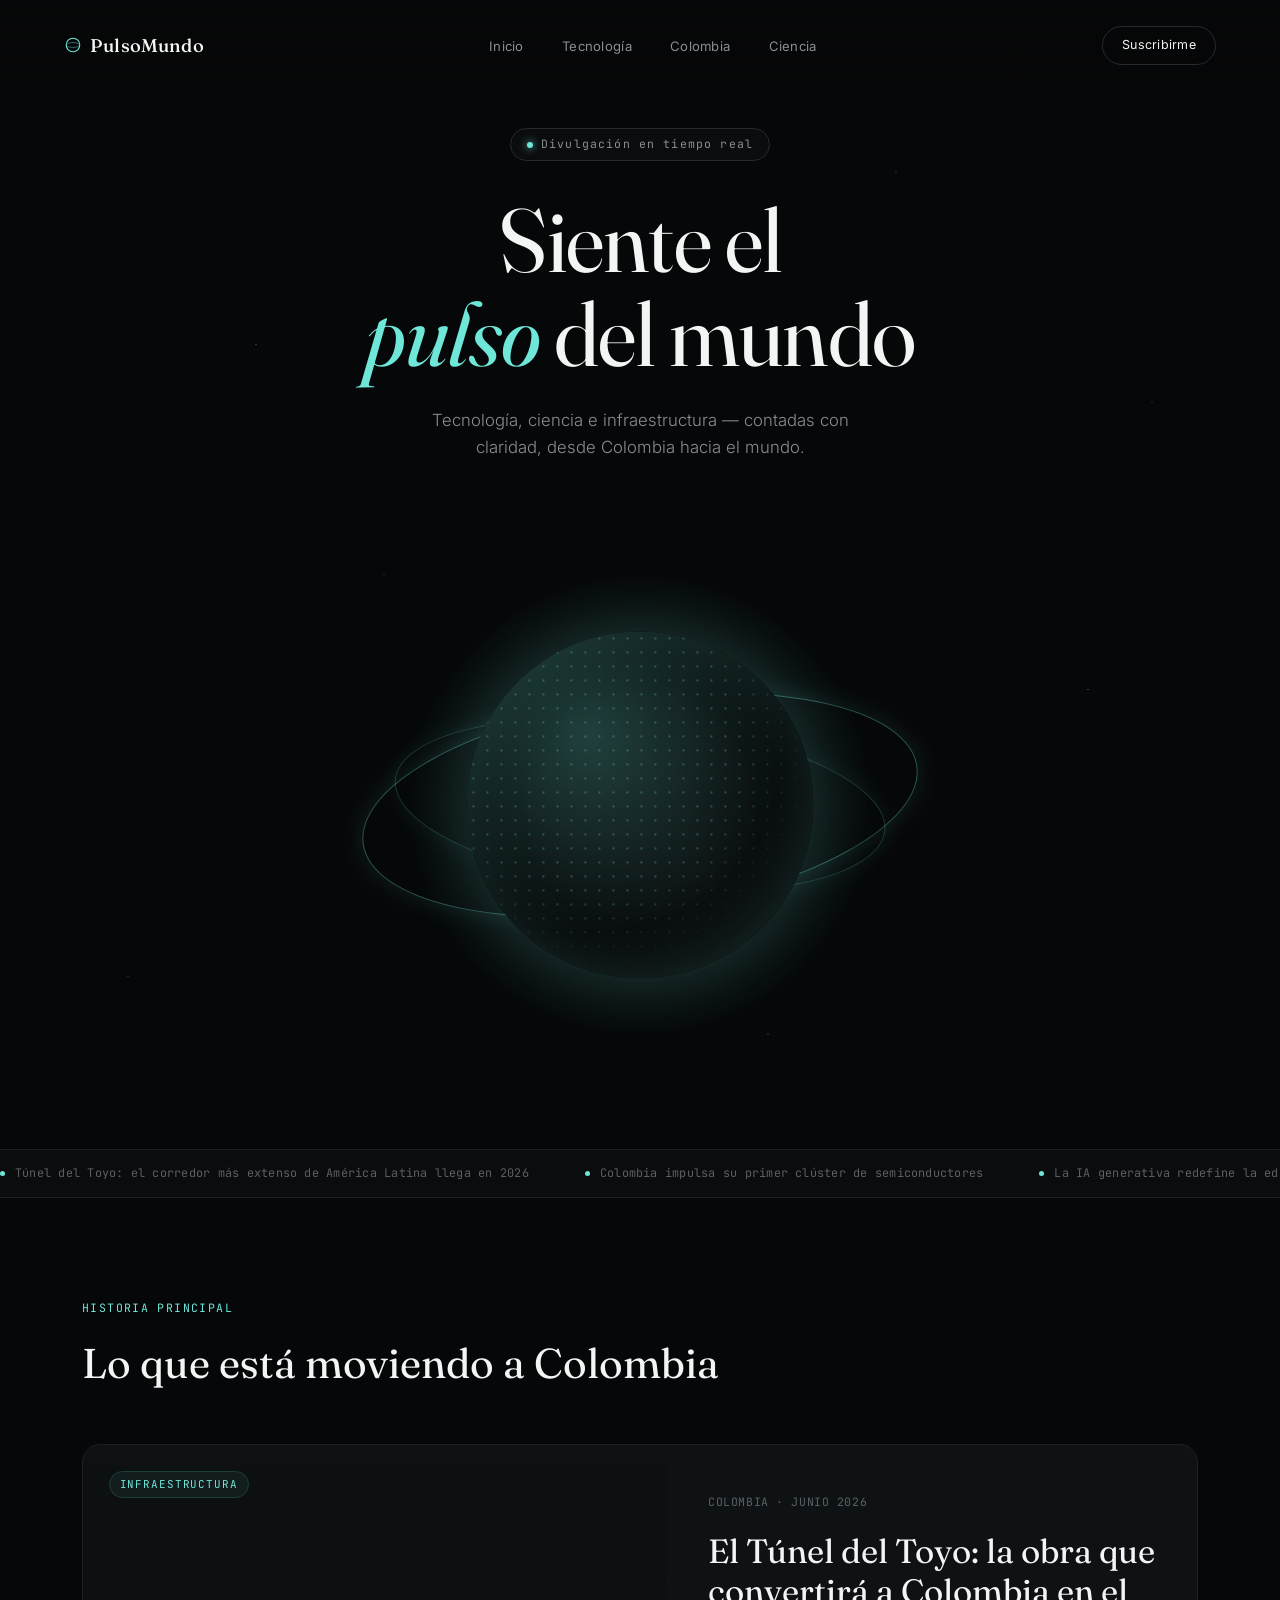
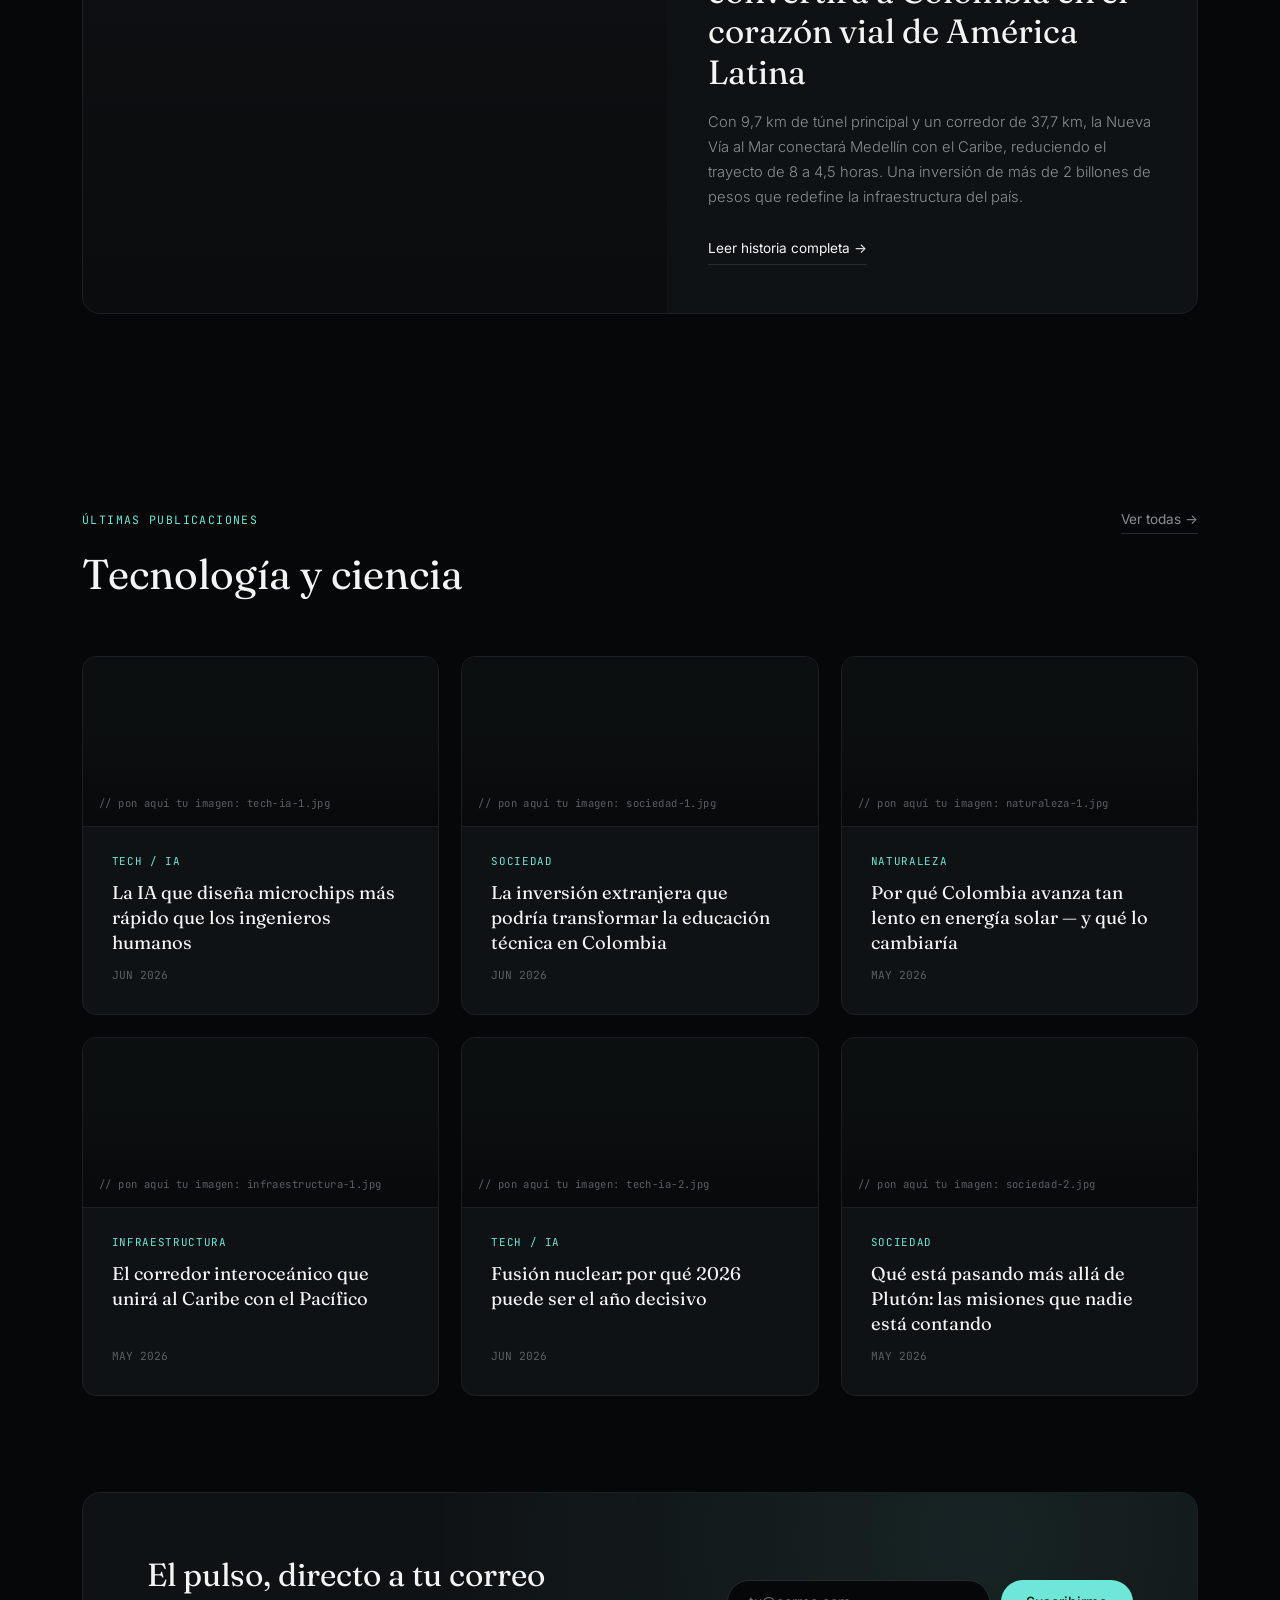
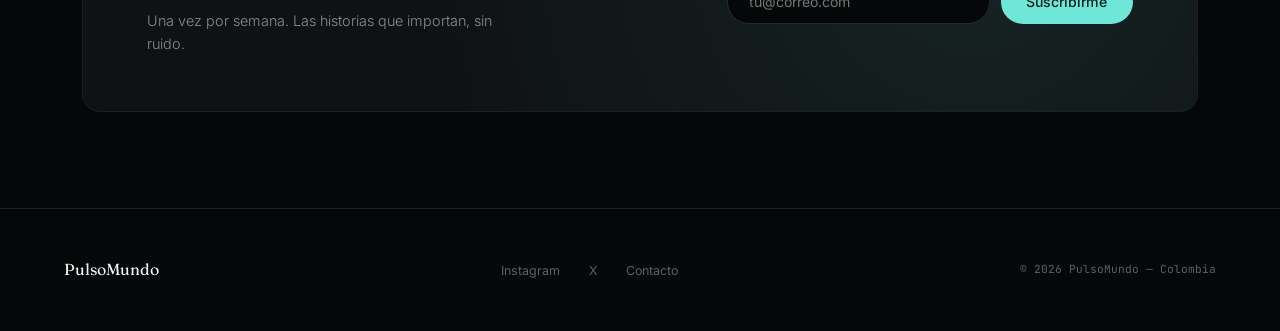
==== index.html @ e69d12e1 "Rename Index.html to index.html" ====
<!DOCTYPE html>
<html lang="es">
<head>
<meta charset="UTF-8" />
<meta name="viewport" content="width=device-width, initial-scale=1.0"/>
<title>PulsoMundo — Siente el pulso del mundo</title>
<link href="https://fonts.googleapis.com/css2?family=Fraunces:opsz,wght@9..144,300;9..144,400;9..144,500&family=Inter:wght@300;400;500;600&family=JetBrains+Mono:wght@400;500&display=swap" rel="stylesheet"/>
<style>
  :root {
    --bg:        #060708;
    --bg-2:      #0a0c0e;
    --card:      #0f1214;
    --border:    #1c2023;
    --border-2:  #262b2f;
    --teal:      #6ee7d8;
    --teal-dim:  #1f3d3a;
    --teal-glow: #6ee7d855;
    --text:      #f3f5f4;
    --muted:     #888f93;
    --muted-2:   #5a6063;
  }

  *, *::before, *::after { box-sizing: border-box; margin: 0; padding: 0; }

  html { scroll-behavior: smooth; }

  body {
    background: var(--bg);
    color: var(--text);
    font-family: 'Inter', sans-serif;
    line-height: 1.6;
    overflow-x: hidden;
  }

  ::selection { background: var(--teal-dim); color: var(--teal); }

  /* ===== NAV ===== */
  nav {
    position: fixed;
    top: 0; left: 0; right: 0;
    z-index: 200;
    display: flex;
    align-items: center;
    justify-content: space-between;
    padding: 1.6rem clamp(1.5rem, 5vw, 4rem);
    background: linear-gradient(to bottom, rgba(6,7,8,0.9), transparent);
  }

  .nav-logo {
    font-family: 'Fraunces', serif;
    font-weight: 500;
    font-size: 1.15rem;
    color: var(--text);
    text-decoration: none;
    letter-spacing: 0.01em;
    display: flex;
    align-items: center;
    gap: 8px;
  }

  .nav-logo svg { width: 18px; height: 18px; }

  .nav-links {
    display: flex;
    gap: 2.4rem;
    list-style: none;
  }

  .nav-links a {
    color: var(--muted);
    text-decoration: none;
    font-size: 0.82rem;
    font-weight: 400;
    letter-spacing: 0.02em;
    transition: color 0.25s;
    position: relative;
  }

  .nav-links a:hover { color: var(--text); }

  .nav-cta {
    border: 1px solid var(--border-2);
    color: var(--text);
    text-decoration: none;
    font-size: 0.78rem;
    padding: 0.55rem 1.2rem;
    border-radius: 100px;
    transition: border-color 0.25s, background 0.25s;
    letter-spacing: 0.02em;
  }

  .nav-cta:hover {
    border-color: var(--teal);
    background: var(--teal-dim);
  }

  @media (max-width: 800px) {
    .nav-links { display: none; }
  }

  /* ===== HERO ===== */
  .hero {
    position: relative;
    min-height: 100vh;
    display: flex;
    flex-direction: column;
    align-items: center;
    justify-content: center;
    text-align: center;
    padding: 8rem 1.5rem 4rem;
    overflow: hidden;
  }

  .hero-stars {
    position: absolute;
    inset: 0;
    background-image:
      radial-gradient(1px 1px at 20% 30%, rgba(255,255,255,0.5), transparent),
      radial-gradient(1px 1px at 70% 15%, rgba(255,255,255,0.4), transparent),
      radial-gradient(1px 1px at 40% 70%, rgba(255,255,255,0.4), transparent),
      radial-gradient(1px 1px at 85% 60%, rgba(255,255,255,0.5), transparent),
      radial-gradient(1px 1px at 10% 85%, rgba(255,255,255,0.3), transparent),
      radial-gradient(1px 1px at 60% 90%, rgba(255,255,255,0.4), transparent),
      radial-gradient(1px 1px at 90% 35%, rgba(255,255,255,0.3), transparent),
      radial-gradient(1px 1px at 30% 50%, rgba(255,255,255,0.3), transparent);
    background-size: 100% 100%;
    opacity: 0.8;
  }

  .hero-eyebrow {
    position: relative;
    z-index: 2;
    display: inline-flex;
    align-items: center;
    gap: 8px;
    font-family: 'JetBrains Mono', monospace;
    font-size: 0.72rem;
    letter-spacing: 0.1em;
    color: var(--muted);
    border: 1px solid var(--border-2);
    border-radius: 100px;
    padding: 0.4rem 1rem;
    margin-bottom: 2rem;
    background: rgba(255,255,255,0.02);
  }

  .hero-eyebrow .dot {
    width: 6px; height: 6px;
    border-radius: 50%;
    background: var(--teal);
    box-shadow: 0 0 8px var(--teal);
  }

  .hero h1 {
    position: relative;
    z-index: 2;
    font-family: 'Fraunces', serif;
    font-weight: 400;
    font-size: clamp(2.6rem, 8vw, 5.6rem);
    line-height: 1.05;
    letter-spacing: -0.01em;
    max-width: 900px;
    margin-bottom: 1.6rem;
  }

  .hero h1 .accent {
    color: var(--teal);
    font-style: italic;
  }

  .hero-sub {
    position: relative;
    z-index: 2;
    color: var(--muted);
    font-size: 1.05rem;
    max-width: 480px;
    margin-bottom: 3rem;
    font-weight: 300;
  }

  /* Globe */
  .globe-stage {
    position: relative;
    width: min(560px, 80vw);
    height: min(560px, 80vw);
    margin-top: 1rem;
  }

  .globe-ring {
    position: absolute;
    top: 50%; left: 50%;
    border: 1px solid var(--teal);
    border-radius: 50%;
    opacity: 0.35;
    box-shadow: 0 0 24px var(--teal-glow);
  }

  .ring1 { width: 100%; height: 38%; transform: translate(-50%, -50%) rotate(-8deg); animation: spin 18s linear infinite; }
  .ring2 { width: 88%; height: 30%; transform: translate(-50%, -50%) rotate(6deg); opacity: 0.2; animation: spin 24s linear infinite reverse; }

  @keyframes spin {
    from { transform: translate(-50%, -50%) rotate(-8deg); }
    to   { transform: translate(-50%, -50%) rotate(352deg); }
  }

  .globe-sphere {
    position: absolute;
    top: 50%; left: 50%;
    width: 62%;
    height: 62%;
    transform: translate(-50%, -50%);
    border-radius: 50%;
    background:
      radial-gradient(circle at 35% 30%, rgba(110,231,216,0.25), transparent 60%),
      radial-gradient(circle at 65% 70%, #0c1011 0%, #050607 70%);
    box-shadow:
      inset 0 0 60px rgba(110,231,216,0.15),
      0 0 80px rgba(110,231,216,0.12);
    overflow: hidden;
  }

  .globe-dots {
    position: absolute;
    inset: 0;
    background-image: radial-gradient(circle, rgba(110,231,216,0.55) 1px, transparent 1.4px);
    background-size: 14px 14px;
    opacity: 0.5;
    mask-image: radial-gradient(circle at 38% 35%, black 0%, black 45%, transparent 70%);
    animation: drift 40s linear infinite;
  }

  @keyframes drift {
    from { background-position: 0 0; }
    to   { background-position: -200px 100px; }
  }

  .globe-glow {
    position: absolute;
    top: 50%; left: 50%;
    width: 90%; height: 90%;
    transform: translate(-50%, -50%);
    background: radial-gradient(circle, var(--teal-glow) 0%, transparent 65%);
    filter: blur(20px);
    z-index: -1;
  }

  /* ===== TICKER ===== */
  .ticker-wrap {
    position: relative;
    border-top: 1px solid var(--border);
    border-bottom: 1px solid var(--border);
    background: var(--bg-2);
    padding: 0.9rem 0;
    overflow: hidden;
  }

  .ticker-track {
    display: flex;
    gap: 3.5rem;
    white-space: nowrap;
    animation: scroll-left 32s linear infinite;
  }

  @keyframes scroll-left {
    from { transform: translateX(0); }
    to   { transform: translateX(-50%); }
  }

  .ticker-item {
    font-family: 'JetBrains Mono', monospace;
    font-size: 0.74rem;
    color: var(--muted-2);
    letter-spacing: 0.02em;
    display: flex;
    align-items: center;
    gap: 10px;
  }

  .ticker-item::before {
    content: '';
    width: 5px; height: 5px;
    border-radius: 50%;
    background: var(--teal);
  }

  /* ===== SECTION SHELL ===== */
  .section {
    max-width: 1180px;
    margin: 0 auto;
    padding: 6rem clamp(1.5rem, 5vw, 2rem);
  }

  .section-head {
    display: flex;
    align-items: baseline;
    justify-content: space-between;
    margin-bottom: 3rem;
    flex-wrap: wrap;
    gap: 1rem;
  }

  .section-label {
    font-family: 'JetBrains Mono', monospace;
    font-size: 0.72rem;
    letter-spacing: 0.12em;
    color: var(--teal);
    text-transform: uppercase;
  }

  .section-title {
    font-family: 'Fraunces', serif;
    font-weight: 400;
    font-size: clamp(1.8rem, 3.5vw, 2.6rem);
    margin-top: 0.6rem;
  }

  .section-more {
    color: var(--muted);
    font-size: 0.85rem;
    text-decoration: none;
    border-bottom: 1px solid var(--border-2);
    padding-bottom: 2px;
    transition: color 0.2s, border-color 0.2s;
  }

  .section-more:hover { color: var(--teal); border-color: var(--teal); }

  /* ===== FEATURED ===== */
  .featured {
    position: relative;
    border: 1px solid var(--border);
    border-radius: 18px;
    overflow: hidden;
    background: var(--card);
    display: grid;
    grid-template-columns: 1.1fr 1fr;
    min-height: 420px;
  }

  .featured-visual {
    position: relative;
    background-size: cover;
    background-position: center;
    background-image:
      linear-gradient(to top, rgba(6,7,8,0.55), rgba(6,7,8,0.15)),
      url('IMAGEN_DESTACADA_AQUI.jpg');
    display: flex;
    align-items: flex-end;
    justify-content: flex-start;
  }

  .featured-tag-float {
    position: absolute;
    top: 1.6rem;
    left: 1.6rem;
    z-index: 3;
    font-family: 'JetBrains Mono', monospace;
    font-size: 0.68rem;
    letter-spacing: 0.08em;
    color: var(--teal);
    border: 1px solid var(--teal-dim);
    background: rgba(110,231,216,0.06);
    padding: 4px 10px;
    border-radius: 100px;
    text-transform: uppercase;
  }

  .featured-body {
    padding: 3rem 2.6rem;
    display: flex;
    flex-direction: column;
    justify-content: center;
  }

  .featured-meta {
    font-family: 'JetBrains Mono', monospace;
    font-size: 0.72rem;
    color: var(--muted-2);
    letter-spacing: 0.05em;
    margin-bottom: 1.2rem;
  }

  .featured-title {
    font-family: 'Fraunces', serif;
    font-weight: 400;
    font-size: clamp(1.6rem, 3vw, 2.1rem);
    line-height: 1.2;
    margin-bottom: 1.1rem;
  }

  .featured-excerpt {
    color: var(--muted);
    font-size: 0.92rem;
    font-weight: 300;
    line-height: 1.7;
    margin-bottom: 1.8rem;
  }

  .read-link {
    color: var(--text);
    text-decoration: none;
    font-size: 0.85rem;
    display: inline-flex;
    align-items: center;
    gap: 8px;
    width: fit-content;
    border-bottom: 1px solid var(--border-2);
    padding-bottom: 4px;
    transition: gap 0.25s, border-color 0.25s, color 0.25s;
  }

  .read-link:hover {
    gap: 14px;
    border-color: var(--teal);
    color: var(--teal);
  }

  @media (max-width: 800px) {
    .featured { grid-template-columns: 1fr; }
    .featured-visual { min-height: 240px; }
  }

  /* ===== GRID CARDS ===== */
  .grid-3 {
    display: grid;
    grid-template-columns: repeat(3, 1fr);
    gap: 1.4rem;
  }

  .story-card {
    border: 1px solid var(--border);
    border-radius: 14px;
    background: var(--card);
    overflow: hidden;
    transition: border-color 0.25s, transform 0.25s;
    display: flex;
    flex-direction: column;
  }

  .story-card:hover {
    border-color: var(--border-2);
    transform: translateY(-3px);
  }

  /* Image slot — replace background-image url() with your own photo */
  .story-img {
    position: relative;
    height: 170px;
    background-size: cover;
    background-position: center;
    background-color: #0c0f10;
    display: flex;
    align-items: flex-end;
    border-bottom: 1px solid var(--border);
  }

  .story-img::before {
    content: '';
    position: absolute;
    inset: 0;
    background: linear-gradient(to top, rgba(6,7,8,0.75), transparent 60%);
  }

  /* Visible only when no photo is set yet — shows where to drop the image */
  .story-img-placeholder {
    position: relative;
    z-index: 1;
    width: 100%;
    padding: 0.9rem 1rem;
    font-family: 'JetBrains Mono', monospace;
    font-size: 0.66rem;
    letter-spacing: 0.04em;
    color: var(--muted-2);
  }

  .story-body {
    padding: 1.6rem 1.8rem 1.8rem;
    display: flex;
    flex-direction: column;
    flex: 1;
  }

  .story-icon {
    width: 38px; height: 38px;
    border-radius: 10px;
    background: var(--teal-dim);
    display: flex;
    align-items: center;
    justify-content: center;
    font-size: 1.1rem;
    margin-bottom: 1.4rem;
  }

  .story-tag {
    font-family: 'JetBrains Mono', monospace;
    font-size: 0.68rem;
    letter-spacing: 0.06em;
    color: var(--teal);
    text-transform: uppercase;
    margin-bottom: 0.7rem;
  }

  .story-title {
    font-family: 'Fraunces', serif;
    font-weight: 400;
    font-size: 1.15rem;
    line-height: 1.35;
    margin-bottom: 0.7rem;
    flex: 1;
  }

  .story-date {
    font-family: 'JetBrains Mono', monospace;
    font-size: 0.7rem;
    color: var(--muted-2);
  }

  @media (max-width: 900px) {
    .grid-3 { grid-template-columns: 1fr; }
  }

  /* ===== NEWSLETTER BAND ===== */
  .newsletter-band {
    margin: 0 auto;
    max-width: 1180px;
    padding: 0 clamp(1.5rem, 5vw, 2rem) 6rem;
  }

  .newsletter-inner {
    border: 1px solid var(--border);
    border-radius: 18px;
    background:
      radial-gradient(circle at 80% 20%, rgba(110,231,216,0.08), transparent 60%),
      var(--card);
    padding: 3.5rem clamp(1.8rem, 5vw, 4rem);
    display: flex;
    align-items: center;
    justify-content: space-between;
    gap: 2rem;
    flex-wrap: wrap;
  }

  .newsletter-copy h3 {
    font-family: 'Fraunces', serif;
    font-weight: 400;
    font-size: clamp(1.5rem, 3vw, 2rem);
    margin-bottom: 0.6rem;
  }

  .newsletter-copy p {
    color: var(--muted);
    font-size: 0.9rem;
    font-weight: 300;
    max-width: 380px;
  }

  .newsletter-form {
    display: flex;
    gap: 0.7rem;
    flex-wrap: wrap;
  }

  .newsletter-form input {
    background: var(--bg);
    border: 1px solid var(--border-2);
    border-radius: 100px;
    color: var(--text);
    padding: 0.8rem 1.3rem;
    font-family: 'Inter', sans-serif;
    font-size: 0.88rem;
    min-width: 240px;
    outline: none;
    transition: border-color 0.2s;
  }

  .newsletter-form input:focus { border-color: var(--teal); }

  .newsletter-form button {
    background: var(--teal);
    color: #06201c;
    border: none;
    border-radius: 100px;
    padding: 0.8rem 1.6rem;
    font-family: 'Inter', sans-serif;
    font-weight: 500;
    font-size: 0.88rem;
    cursor: pointer;
    transition: opacity 0.2s;
  }

  .newsletter-form button:hover { opacity: 0.85; }

  /* ===== FOOTER ===== */
  footer {
    border-top: 1px solid var(--border);
    padding: 3rem clamp(1.5rem, 5vw, 4rem);
    display: flex;
    align-items: center;
    justify-content: space-between;
    flex-wrap: wrap;
    gap: 1rem;
  }

  .footer-logo {
    font-family: 'Fraunces', serif;
    font-size: 1rem;
    color: var(--text);
  }

  .footer-links {
    display: flex;
    gap: 1.8rem;
    list-style: none;
  }

  .footer-links a {
    color: var(--muted-2);
    text-decoration: none;
    font-size: 0.78rem;
  }

  .footer-links a:hover { color: var(--teal); }

  .footer-copy {
    font-family: 'JetBrains Mono', monospace;
    font-size: 0.7rem;
    color: var(--muted-2);
  }
</style>
</head>
<body>

<nav>
  <a href="#" class="nav-logo">
    <svg viewBox="0 0 24 24" fill="none"><circle cx="12" cy="12" r="9" stroke="#6ee7d8" stroke-width="1.4"/><ellipse cx="12" cy="12" rx="9" ry="3.2" stroke="#6ee7d8" stroke-width="1" opacity="0.6"/></svg>
    PulsoMundo
  </a>
  <ul class="nav-links">
    <li><a href="#destacado">Inicio</a></li>
    <li><a href="#historias">Tecnología</a></li>
    <li><a href="#historias">Colombia</a></li>
    <li><a href="#historias">Ciencia</a></li>
  </ul>
  <a href="#suscribete" class="nav-cta">Suscribirme</a>
</nav>

<!-- HERO -->
<section class="hero">
  <div class="hero-stars"></div>
  <span class="hero-eyebrow"><span class="dot"></span>Divulgación en tiempo real</span>
  <h1>Siente el<br/><span class="accent">pulso</span> del mundo</h1>
  <p class="hero-sub">Tecnología, ciencia e infraestructura — contadas con claridad, desde Colombia hacia el mundo.</p>

  <div class="globe-stage">
    <div class="globe-glow"></div>
    <div class="globe-ring ring2"></div>
    <div class="globe-ring ring1"></div>
    <div class="globe-sphere">
      <div class="globe-dots"></div>
    </div>
  </div>
</section>

<!-- TICKER -->
<div class="ticker-wrap">
  <div class="ticker-track">
    <span class="ticker-item">Túnel del Toyo: el corredor más extenso de América Latina llega en 2026</span>
    <span class="ticker-item">Colombia impulsa su primer clúster de semiconductores</span>
    <span class="ticker-item">La IA generativa redefine la educación superior en Latinoamérica</span>
    <span class="ticker-item">Nuevas misiones espaciales captan datos inéditos del sistema solar</span>
    <span class="ticker-item">Inversión extranjera apunta a la infraestructura digital del país</span>
    <span class="ticker-item">Túnel del Toyo: el corredor más extenso de América Latina llega en 2026</span>
    <span class="ticker-item">Colombia impulsa su primer clúster de semiconductores</span>
    <span class="ticker-item">La IA generativa redefine la educación superior en Latinoamérica</span>
    <span class="ticker-item">Nuevas misiones espaciales captan datos inéditos del sistema solar</span>
    <span class="ticker-item">Inversión extranjera apunta a la infraestructura digital del país</span>
  </div>
</div>

<!-- FEATURED -->
<section class="section" id="destacado">
  <div class="section-head">
    <div>
      <span class="section-label">Historia principal</span>
      <h2 class="section-title">Lo que está moviendo a Colombia</h2>
    </div>
  </div>

  <article class="featured">
    <div class="featured-visual">
      <span class="featured-tag-float">Infraestructura</span>
    </div>
    <div class="featured-body">
      <div class="featured-meta">COLOMBIA · JUNIO 2026</div>
      <h3 class="featured-title">El Túnel del Toyo: la obra que convertirá a Colombia en el corazón vial de América Latina</h3>
      <p class="featured-excerpt">Con 9,7 km de túnel principal y un corredor de 37,7 km, la Nueva Vía al Mar conectará Medellín con el Caribe, reduciendo el trayecto de 8 a 4,5 horas. Una inversión de más de 2 billones de pesos que redefine la infraestructura del país.</p>
      <a href="#" class="read-link">Leer historia completa →</a>
    </div>
  </article>
</section>

<!-- GRID STORIES -->
<section class="section" id="historias">
  <div class="section-head">
    <div>
      <span class="section-label">Últimas publicaciones</span>
      <h2 class="section-title">Tecnología y ciencia</h2>
    </div>
    <a href="#" class="section-more">Ver todas →</a>
  </div>

  <div class="grid-3">
    <div class="story-card">
      <div class="story-img" style="background-image:url('IMAGEN_TECH_AQUI.jpg')">
        <span class="story-img-placeholder">// pon aquí tu imagen: tech-ia-1.jpg</span>
      </div>
      <div class="story-body">
        <div class="story-tag">Tech / IA</div>
        <h3 class="story-title">La IA que diseña microchips más rápido que los ingenieros humanos</h3>
        <span class="story-date">JUN 2026</span>
      </div>
    </div>

    <div class="story-card">
      <div class="story-img" style="background-image:url('IMAGEN_SOCIEDAD_AQUI.jpg')">
        <span class="story-img-placeholder">// pon aquí tu imagen: sociedad-1.jpg</span>
      </div>
      <div class="story-body">
        <div class="story-tag">Sociedad</div>
        <h3 class="story-title">La inversión extranjera que podría transformar la educación técnica en Colombia</h3>
        <span class="story-date">JUN 2026</span>
      </div>
    </div>

    <div class="story-card">
      <div class="story-img" style="background-image:url('IMAGEN_NATURALEZA_AQUI.jpg')">
        <span class="story-img-placeholder">// pon aquí tu imagen: naturaleza-1.jpg</span>
      </div>
      <div class="story-body">
        <div class="story-tag">Naturaleza</div>
        <h3 class="story-title">Por qué Colombia avanza tan lento en energía solar — y qué lo cambiaría</h3>
        <span class="story-date">MAY 2026</span>
      </div>
    </div>

    <div class="story-card">
      <div class="story-img" style="background-image:url('IMAGEN_INFRA_AQUI.jpg')">
        <span class="story-img-placeholder">// pon aquí tu imagen: infraestructura-1.jpg</span>
      </div>
      <div class="story-body">
        <div class="story-tag">Infraestructura</div>
        <h3 class="story-title">El corredor interoceánico que unirá al Caribe con el Pacífico</h3>
        <span class="story-date">MAY 2026</span>
      </div>
    </div>

    <div class="story-card">
      <div class="story-img" style="background-image:url('IMAGEN_TECH_AQUI.jpg')">
        <span class="story-img-placeholder">// pon aquí tu imagen: tech-ia-2.jpg</span>
      </div>
      <div class="story-body">
        <div class="story-tag">Tech / IA</div>
        <h3 class="story-title">Fusión nuclear: por qué 2026 puede ser el año decisivo</h3>
        <span class="story-date">JUN 2026</span>
      </div>
    </div>

    <div class="story-card">
      <div class="story-img" style="background-image:url('IMAGEN_SOCIEDAD_AQUI.jpg')">
        <span class="story-img-placeholder">// pon aquí tu imagen: sociedad-2.jpg</span>
      </div>
      <div class="story-body">
        <div class="story-tag">Sociedad</div>
        <h3 class="story-title">Qué está pasando más allá de Plutón: las misiones que nadie está contando</h3>
        <span class="story-date">MAY 2026</span>
      </div>
    </div>
  </div>
</section>

<!-- NEWSLETTER -->
<section class="newsletter-band" id="suscribete">
  <div class="newsletter-inner">
    <div class="newsletter-copy">
      <h3>El pulso, directo a tu correo</h3>
      <p>Una vez por semana. Las historias que importan, sin ruido.</p>
    </div>
    <form class="newsletter-form" onsubmit="return false;">
      <input type="email" placeholder="tu@correo.com" required/>
      <button type="submit">Suscribirme</button>
    </form>
  </div>
</section>

<footer>
  <div class="footer-logo">PulsoMundo</div>
  <ul class="footer-links">
    <li><a href="#">Instagram</a></li>
    <li><a href="#">X</a></li>
    <li><a href="#">Contacto</a></li>
  </ul>
  <div class="footer-copy">© 2026 PulsoMundo — Colombia</div>
</footer>

</body>
</html>
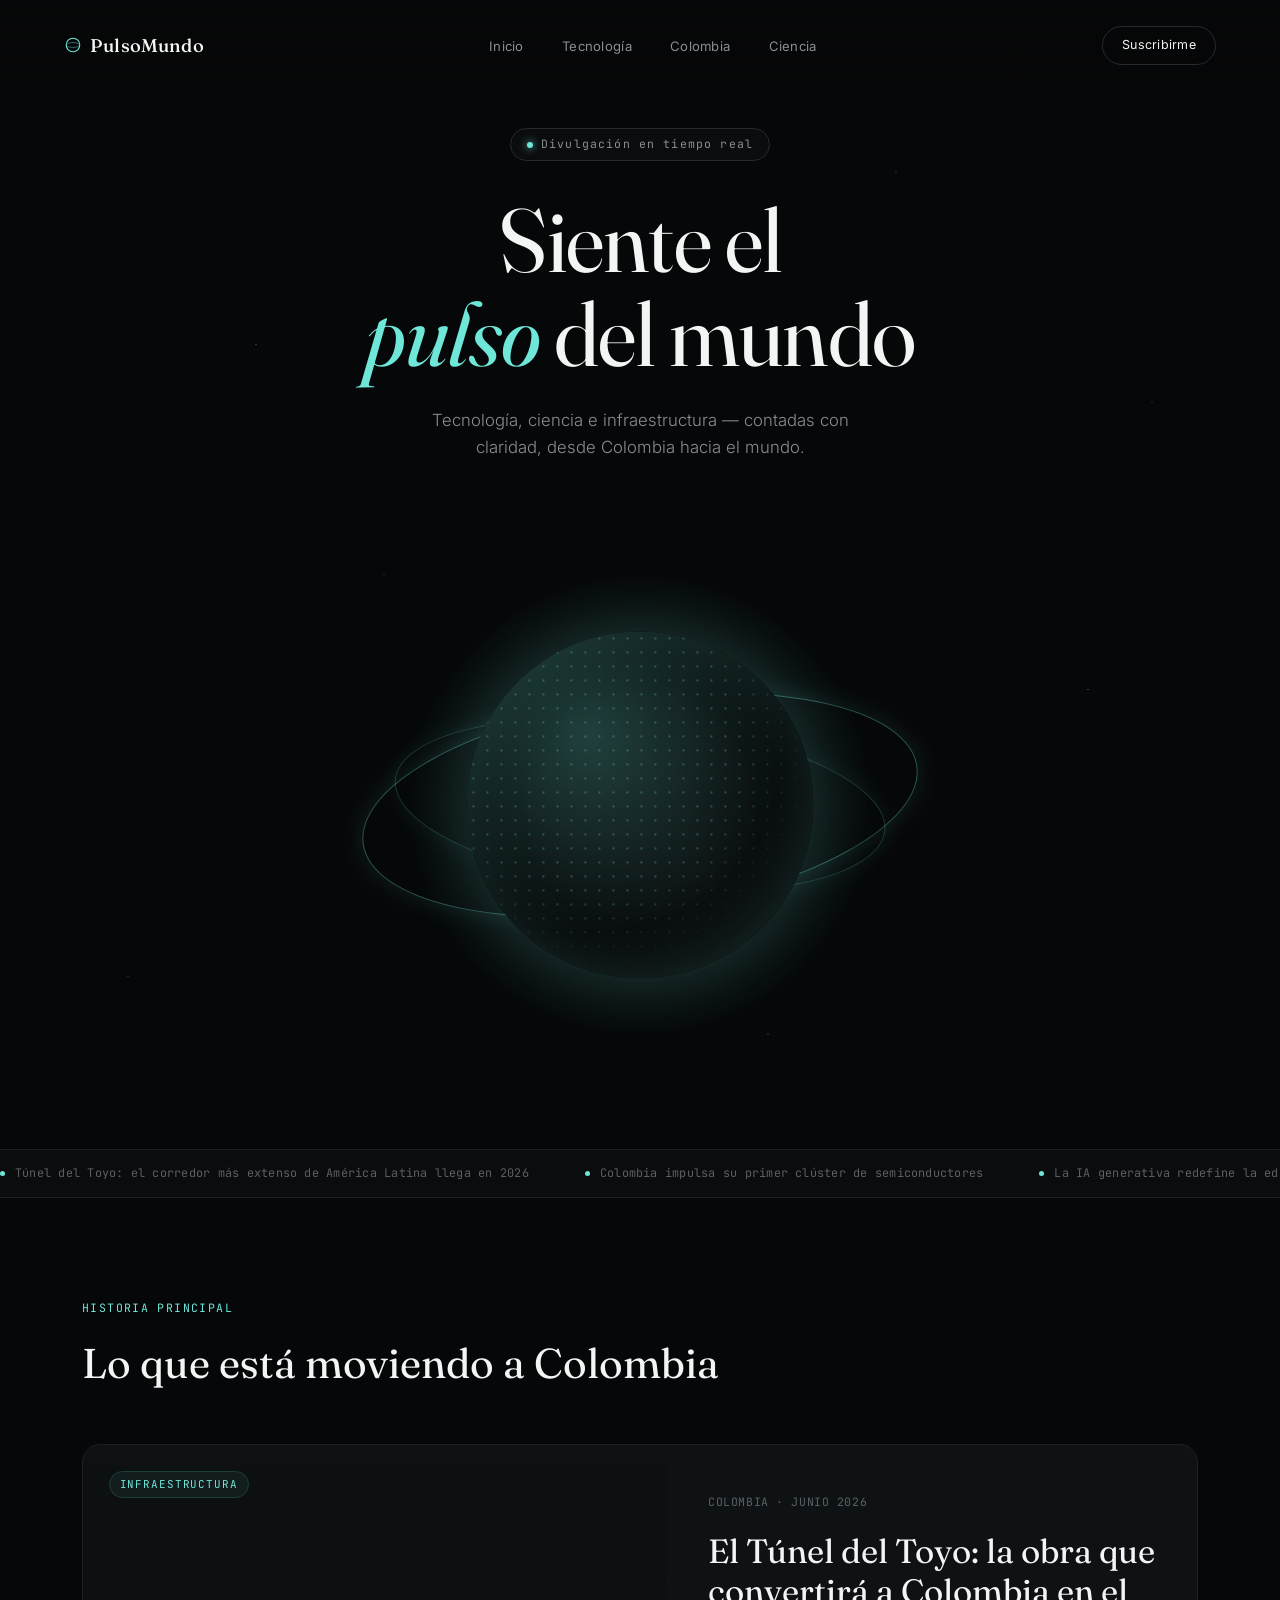
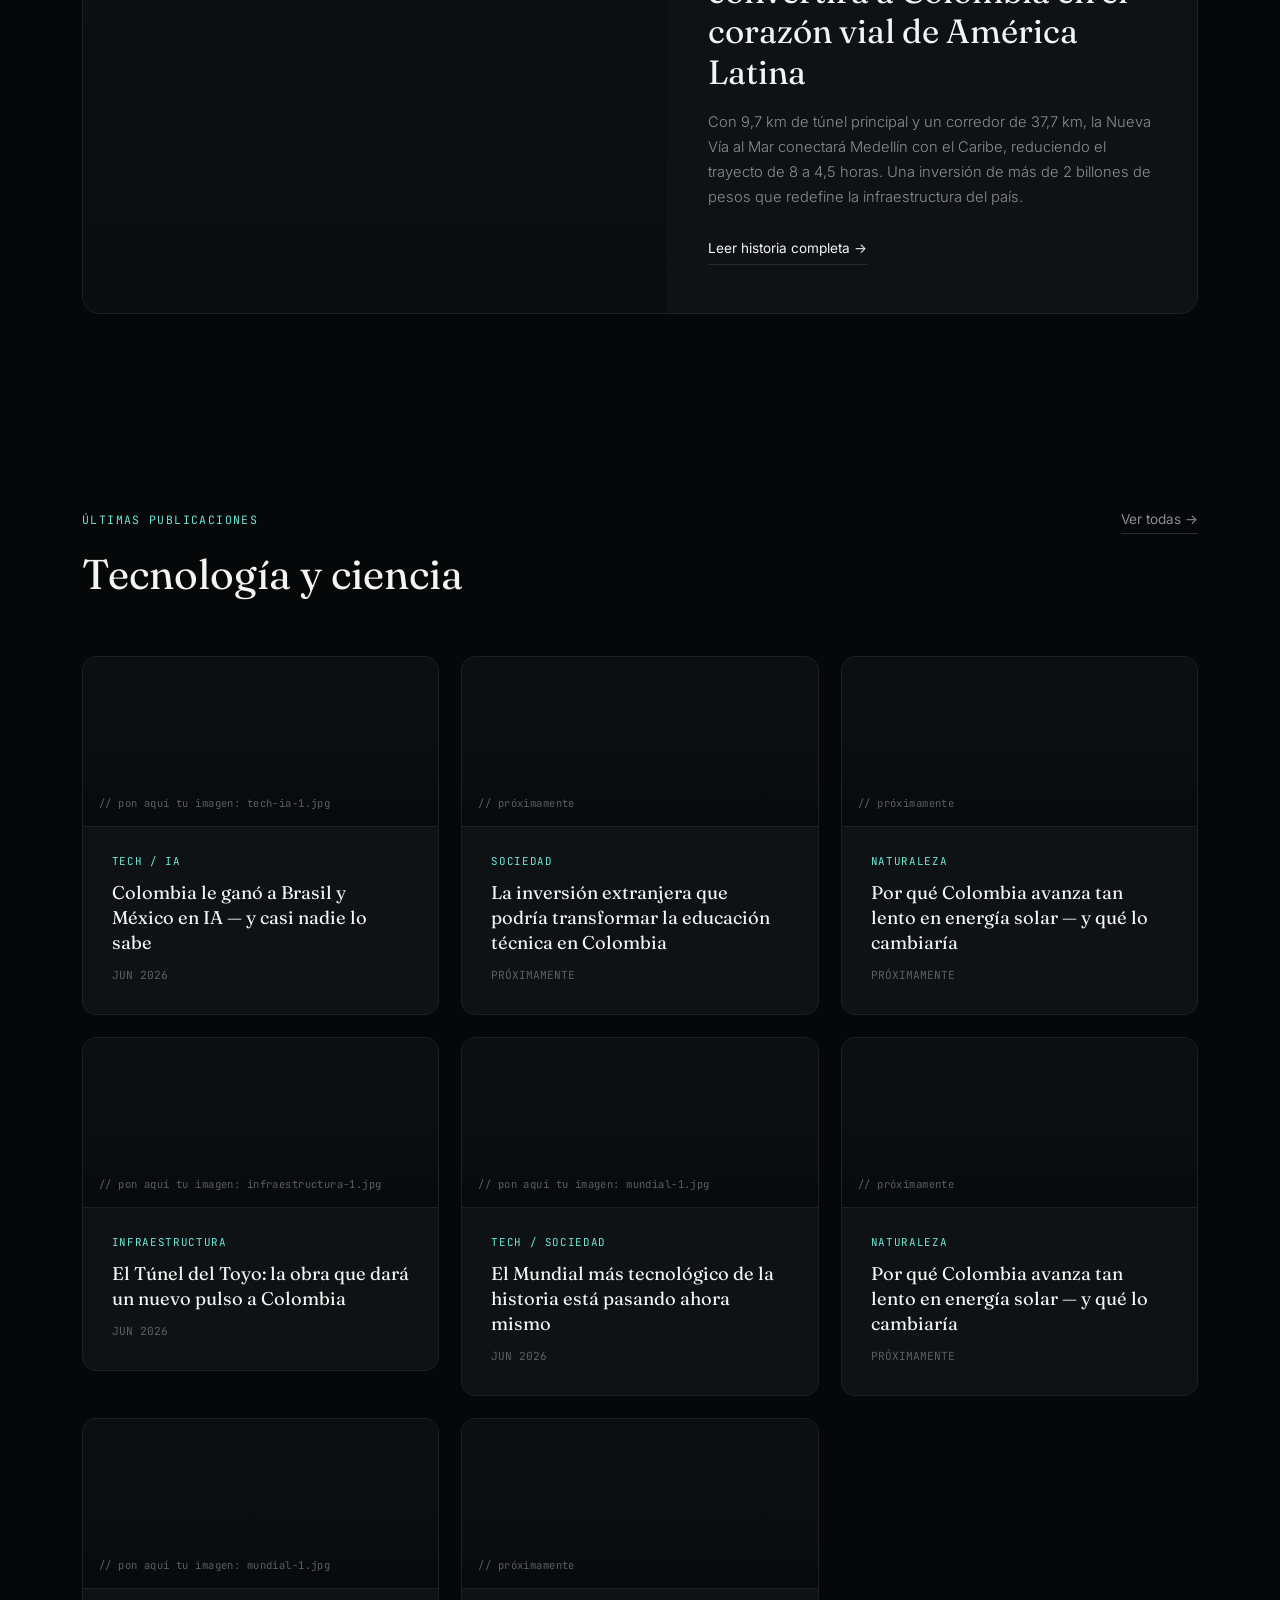
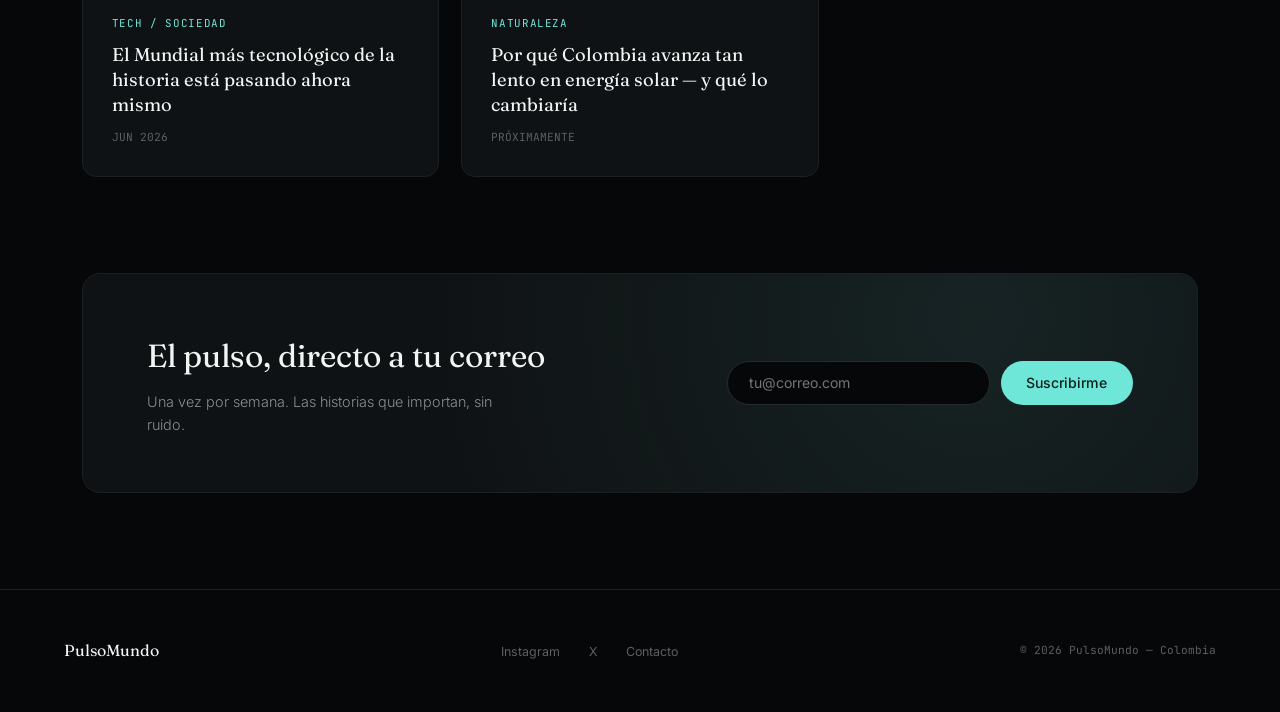
==== commit 9e4e610b: "Rename pulsomundo.html to index.html" ====
--- a/index.html
+++ b/index.html
@@ -694,7 +694,7 @@
       <div class="featured-meta">COLOMBIA · JUNIO 2026</div>
       <h3 class="featured-title">El Túnel del Toyo: la obra que convertirá a Colombia en el corazón vial de América Latina</h3>
       <p class="featured-excerpt">Con 9,7 km de túnel principal y un corredor de 37,7 km, la Nueva Vía al Mar conectará Medellín con el Caribe, reduciendo el trayecto de 8 a 4,5 horas. Una inversión de más de 2 billones de pesos que redefine la infraestructura del país.</p>
-      <a href="#" class="read-link">Leer historia completa →</a>
+      <a href="tunel-del-toyo.html" class="read-link">Leer historia completa →</a>
     </div>
   </article>
 </section>
@@ -710,69 +710,99 @@
   </div>
 
   <div class="grid-3">
+    <a href="colombia-ia.html" style="text-decoration:none; color:inherit;">
     <div class="story-card">
       <div class="story-img" style="background-image:url('IMAGEN_TECH_AQUI.jpg')">
         <span class="story-img-placeholder">// pon aquí tu imagen: tech-ia-1.jpg</span>
       </div>
       <div class="story-body">
         <div class="story-tag">Tech / IA</div>
-        <h3 class="story-title">La IA que diseña microchips más rápido que los ingenieros humanos</h3>
+        <h3 class="story-title">Colombia le ganó a Brasil y México en IA — y casi nadie lo sabe</h3>
         <span class="story-date">JUN 2026</span>
       </div>
     </div>
+    </a>
 
     <div class="story-card">
       <div class="story-img" style="background-image:url('IMAGEN_SOCIEDAD_AQUI.jpg')">
-        <span class="story-img-placeholder">// pon aquí tu imagen: sociedad-1.jpg</span>
+        <span class="story-img-placeholder">// próximamente</span>
       </div>
       <div class="story-body">
         <div class="story-tag">Sociedad</div>
         <h3 class="story-title">La inversión extranjera que podría transformar la educación técnica en Colombia</h3>
-        <span class="story-date">JUN 2026</span>
+        <span class="story-date">PRÓXIMAMENTE</span>
       </div>
     </div>
 
     <div class="story-card">
       <div class="story-img" style="background-image:url('IMAGEN_NATURALEZA_AQUI.jpg')">
-        <span class="story-img-placeholder">// pon aquí tu imagen: naturaleza-1.jpg</span>
+        <span class="story-img-placeholder">// próximamente</span>
       </div>
       <div class="story-body">
         <div class="story-tag">Naturaleza</div>
         <h3 class="story-title">Por qué Colombia avanza tan lento en energía solar — y qué lo cambiaría</h3>
-        <span class="story-date">MAY 2026</span>
-      </div>
-    </div>
-
+        <span class="story-date">PRÓXIMAMENTE</span>
+      </div>
+    </div>
+
+    <a href="tunel-del-toyo.html" style="text-decoration:none; color:inherit;">
     <div class="story-card">
       <div class="story-img" style="background-image:url('IMAGEN_INFRA_AQUI.jpg')">
         <span class="story-img-placeholder">// pon aquí tu imagen: infraestructura-1.jpg</span>
       </div>
       <div class="story-body">
         <div class="story-tag">Infraestructura</div>
-        <h3 class="story-title">El corredor interoceánico que unirá al Caribe con el Pacífico</h3>
-        <span class="story-date">MAY 2026</span>
-      </div>
-    </div>
-
+        <h3 class="story-title">El Túnel del Toyo: la obra que dará un nuevo pulso a Colombia</h3>
+        <span class="story-date">JUN 2026</span>
+      </div>
+    </div>
+    </a>
+
+    <a href="mundial-tecnologia.html" style="text-decoration:none; color:inherit;">
+    <div class="story-card">
+      <div class="story-img" style="background-image:url('IMAGEN_SOCIEDAD_AQUI.jpg')">
+        <span class="story-img-placeholder">// pon aquí tu imagen: mundial-1.jpg</span>
+      </div>
+      <div class="story-body">
+        <div class="story-tag">Tech / Sociedad</div>
+        <h3 class="story-title">El Mundial más tecnológico de la historia está pasando ahora mismo</h3>
+        <span class="story-date">JUN 2026</span>
+      </div>
+    </div>
+    </a>
+
+    <div class="story-card">
+      <div class="story-img">
+        <span class="story-img-placeholder">// próximamente</span>
+      </div>
+      <div class="story-body">
+        <div class="story-tag">Naturaleza</div>
+        <h3 class="story-title">Por qué Colombia avanza tan lento en energía solar — y qué lo cambiaría</h3>
+        <span class="story-date">PRÓXIMAMENTE</span>
+      </div>
+    </div>
+
+    <a href="mundial-tecnologia.html" style="text-decoration:none; color:inherit;">
     <div class="story-card">
       <div class="story-img" style="background-image:url('IMAGEN_TECH_AQUI.jpg')">
-        <span class="story-img-placeholder">// pon aquí tu imagen: tech-ia-2.jpg</span>
+        <span class="story-img-placeholder">// pon aquí tu imagen: mundial-1.jpg</span>
       </div>
       <div class="story-body">
-        <div class="story-tag">Tech / IA</div>
-        <h3 class="story-title">Fusión nuclear: por qué 2026 puede ser el año decisivo</h3>
+        <div class="story-tag">Tech / Sociedad</div>
+        <h3 class="story-title">El Mundial más tecnológico de la historia está pasando ahora mismo</h3>
         <span class="story-date">JUN 2026</span>
       </div>
     </div>
+    </a>
 
     <div class="story-card">
-      <div class="story-img" style="background-image:url('IMAGEN_SOCIEDAD_AQUI.jpg')">
-        <span class="story-img-placeholder">// pon aquí tu imagen: sociedad-2.jpg</span>
+      <div class="story-img">
+        <span class="story-img-placeholder">// próximamente</span>
       </div>
       <div class="story-body">
-        <div class="story-tag">Sociedad</div>
-        <h3 class="story-title">Qué está pasando más allá de Plutón: las misiones que nadie está contando</h3>
-        <span class="story-date">MAY 2026</span>
+        <div class="story-tag">Naturaleza</div>
+        <h3 class="story-title">Por qué Colombia avanza tan lento en energía solar — y qué lo cambiaría</h3>
+        <span class="story-date">PRÓXIMAMENTE</span>
       </div>
     </div>
   </div>
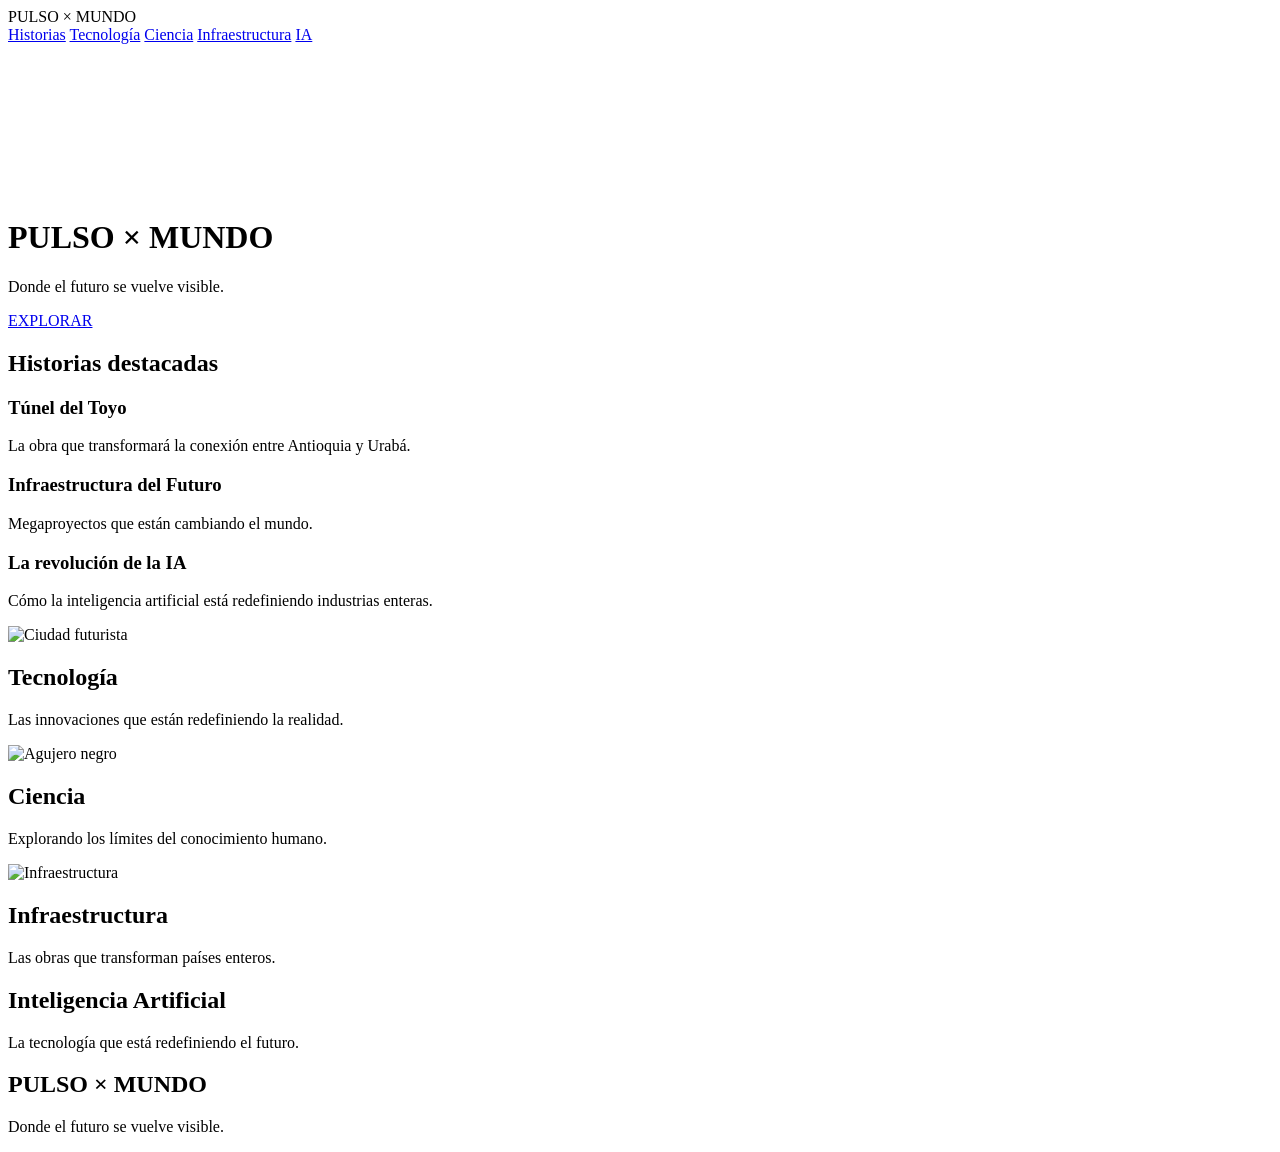
==== commit 2147063e: "Update index.html" ====
--- a/index.html
+++ b/index.html
@@ -1,836 +1,287 @@
 <!DOCTYPE html>
 <html lang="es">
+
 <head>
-<meta charset="UTF-8" />
-<meta name="viewport" content="width=device-width, initial-scale=1.0"/>
-<title>PulsoMundo — Siente el pulso del mundo</title>
-<link href="https://fonts.googleapis.com/css2?family=Fraunces:opsz,wght@9..144,300;9..144,400;9..144,500&family=Inter:wght@300;400;500;600&family=JetBrains+Mono:wght@400;500&display=swap" rel="stylesheet"/>
-<style>
-  :root {
-    --bg:        #060708;
-    --bg-2:      #0a0c0e;
-    --card:      #0f1214;
-    --border:    #1c2023;
-    --border-2:  #262b2f;
-    --teal:      #6ee7d8;
-    --teal-dim:  #1f3d3a;
-    --teal-glow: #6ee7d855;
-    --text:      #f3f5f4;
-    --muted:     #888f93;
-    --muted-2:   #5a6063;
-  }
-
-  *, *::before, *::after { box-sizing: border-box; margin: 0; padding: 0; }
-
-  html { scroll-behavior: smooth; }
-
-  body {
-    background: var(--bg);
-    color: var(--text);
-    font-family: 'Inter', sans-serif;
-    line-height: 1.6;
-    overflow-x: hidden;
-  }
-
-  ::selection { background: var(--teal-dim); color: var(--teal); }
-
-  /* ===== NAV ===== */
-  nav {
-    position: fixed;
-    top: 0; left: 0; right: 0;
-    z-index: 200;
-    display: flex;
-    align-items: center;
-    justify-content: space-between;
-    padding: 1.6rem clamp(1.5rem, 5vw, 4rem);
-    background: linear-gradient(to bottom, rgba(6,7,8,0.9), transparent);
-  }
-
-  .nav-logo {
-    font-family: 'Fraunces', serif;
-    font-weight: 500;
-    font-size: 1.15rem;
-    color: var(--text);
-    text-decoration: none;
-    letter-spacing: 0.01em;
-    display: flex;
-    align-items: center;
-    gap: 8px;
-  }
-
-  .nav-logo svg { width: 18px; height: 18px; }
-
-  .nav-links {
-    display: flex;
-    gap: 2.4rem;
-    list-style: none;
-  }
-
-  .nav-links a {
-    color: var(--muted);
-    text-decoration: none;
-    font-size: 0.82rem;
-    font-weight: 400;
-    letter-spacing: 0.02em;
-    transition: color 0.25s;
-    position: relative;
-  }
-
-  .nav-links a:hover { color: var(--text); }
-
-  .nav-cta {
-    border: 1px solid var(--border-2);
-    color: var(--text);
-    text-decoration: none;
-    font-size: 0.78rem;
-    padding: 0.55rem 1.2rem;
-    border-radius: 100px;
-    transition: border-color 0.25s, background 0.25s;
-    letter-spacing: 0.02em;
-  }
-
-  .nav-cta:hover {
-    border-color: var(--teal);
-    background: var(--teal-dim);
-  }
-
-  @media (max-width: 800px) {
-    .nav-links { display: none; }
-  }
-
-  /* ===== HERO ===== */
-  .hero {
-    position: relative;
-    min-height: 100vh;
-    display: flex;
-    flex-direction: column;
-    align-items: center;
-    justify-content: center;
-    text-align: center;
-    padding: 8rem 1.5rem 4rem;
-    overflow: hidden;
-  }
-
-  .hero-stars {
-    position: absolute;
-    inset: 0;
-    background-image:
-      radial-gradient(1px 1px at 20% 30%, rgba(255,255,255,0.5), transparent),
-      radial-gradient(1px 1px at 70% 15%, rgba(255,255,255,0.4), transparent),
-      radial-gradient(1px 1px at 40% 70%, rgba(255,255,255,0.4), transparent),
-      radial-gradient(1px 1px at 85% 60%, rgba(255,255,255,0.5), transparent),
-      radial-gradient(1px 1px at 10% 85%, rgba(255,255,255,0.3), transparent),
-      radial-gradient(1px 1px at 60% 90%, rgba(255,255,255,0.4), transparent),
-      radial-gradient(1px 1px at 90% 35%, rgba(255,255,255,0.3), transparent),
-      radial-gradient(1px 1px at 30% 50%, rgba(255,255,255,0.3), transparent);
-    background-size: 100% 100%;
-    opacity: 0.8;
-  }
-
-  .hero-eyebrow {
-    position: relative;
-    z-index: 2;
-    display: inline-flex;
-    align-items: center;
-    gap: 8px;
-    font-family: 'JetBrains Mono', monospace;
-    font-size: 0.72rem;
-    letter-spacing: 0.1em;
-    color: var(--muted);
-    border: 1px solid var(--border-2);
-    border-radius: 100px;
-    padding: 0.4rem 1rem;
-    margin-bottom: 2rem;
-    background: rgba(255,255,255,0.02);
-  }
-
-  .hero-eyebrow .dot {
-    width: 6px; height: 6px;
-    border-radius: 50%;
-    background: var(--teal);
-    box-shadow: 0 0 8px var(--teal);
-  }
-
-  .hero h1 {
-    position: relative;
-    z-index: 2;
-    font-family: 'Fraunces', serif;
-    font-weight: 400;
-    font-size: clamp(2.6rem, 8vw, 5.6rem);
-    line-height: 1.05;
-    letter-spacing: -0.01em;
-    max-width: 900px;
-    margin-bottom: 1.6rem;
-  }
-
-  .hero h1 .accent {
-    color: var(--teal);
-    font-style: italic;
-  }
-
-  .hero-sub {
-    position: relative;
-    z-index: 2;
-    color: var(--muted);
-    font-size: 1.05rem;
-    max-width: 480px;
-    margin-bottom: 3rem;
-    font-weight: 300;
-  }
-
-  /* Globe */
-  .globe-stage {
-    position: relative;
-    width: min(560px, 80vw);
-    height: min(560px, 80vw);
-    margin-top: 1rem;
-  }
-
-  .globe-ring {
-    position: absolute;
-    top: 50%; left: 50%;
-    border: 1px solid var(--teal);
-    border-radius: 50%;
-    opacity: 0.35;
-    box-shadow: 0 0 24px var(--teal-glow);
-  }
-
-  .ring1 { width: 100%; height: 38%; transform: translate(-50%, -50%) rotate(-8deg); animation: spin 18s linear infinite; }
-  .ring2 { width: 88%; height: 30%; transform: translate(-50%, -50%) rotate(6deg); opacity: 0.2; animation: spin 24s linear infinite reverse; }
-
-  @keyframes spin {
-    from { transform: translate(-50%, -50%) rotate(-8deg); }
-    to   { transform: translate(-50%, -50%) rotate(352deg); }
-  }
-
-  .globe-sphere {
-    position: absolute;
-    top: 50%; left: 50%;
-    width: 62%;
-    height: 62%;
-    transform: translate(-50%, -50%);
-    border-radius: 50%;
-    background:
-      radial-gradient(circle at 35% 30%, rgba(110,231,216,0.25), transparent 60%),
-      radial-gradient(circle at 65% 70%, #0c1011 0%, #050607 70%);
-    box-shadow:
-      inset 0 0 60px rgba(110,231,216,0.15),
-      0 0 80px rgba(110,231,216,0.12);
-    overflow: hidden;
-  }
-
-  .globe-dots {
-    position: absolute;
-    inset: 0;
-    background-image: radial-gradient(circle, rgba(110,231,216,0.55) 1px, transparent 1.4px);
-    background-size: 14px 14px;
-    opacity: 0.5;
-    mask-image: radial-gradient(circle at 38% 35%, black 0%, black 45%, transparent 70%);
-    animation: drift 40s linear infinite;
-  }
-
-  @keyframes drift {
-    from { background-position: 0 0; }
-    to   { background-position: -200px 100px; }
-  }
-
-  .globe-glow {
-    position: absolute;
-    top: 50%; left: 50%;
-    width: 90%; height: 90%;
-    transform: translate(-50%, -50%);
-    background: radial-gradient(circle, var(--teal-glow) 0%, transparent 65%);
-    filter: blur(20px);
-    z-index: -1;
-  }
-
-  /* ===== TICKER ===== */
-  .ticker-wrap {
-    position: relative;
-    border-top: 1px solid var(--border);
-    border-bottom: 1px solid var(--border);
-    background: var(--bg-2);
-    padding: 0.9rem 0;
-    overflow: hidden;
-  }
-
-  .ticker-track {
-    display: flex;
-    gap: 3.5rem;
-    white-space: nowrap;
-    animation: scroll-left 32s linear infinite;
-  }
-
-  @keyframes scroll-left {
-    from { transform: translateX(0); }
-    to   { transform: translateX(-50%); }
-  }
-
-  .ticker-item {
-    font-family: 'JetBrains Mono', monospace;
-    font-size: 0.74rem;
-    color: var(--muted-2);
-    letter-spacing: 0.02em;
-    display: flex;
-    align-items: center;
-    gap: 10px;
-  }
-
-  .ticker-item::before {
-    content: '';
-    width: 5px; height: 5px;
-    border-radius: 50%;
-    background: var(--teal);
-  }
-
-  /* ===== SECTION SHELL ===== */
-  .section {
-    max-width: 1180px;
-    margin: 0 auto;
-    padding: 6rem clamp(1.5rem, 5vw, 2rem);
-  }
-
-  .section-head {
-    display: flex;
-    align-items: baseline;
-    justify-content: space-between;
-    margin-bottom: 3rem;
-    flex-wrap: wrap;
-    gap: 1rem;
-  }
-
-  .section-label {
-    font-family: 'JetBrains Mono', monospace;
-    font-size: 0.72rem;
-    letter-spacing: 0.12em;
-    color: var(--teal);
-    text-transform: uppercase;
-  }
-
-  .section-title {
-    font-family: 'Fraunces', serif;
-    font-weight: 400;
-    font-size: clamp(1.8rem, 3.5vw, 2.6rem);
-    margin-top: 0.6rem;
-  }
-
-  .section-more {
-    color: var(--muted);
-    font-size: 0.85rem;
-    text-decoration: none;
-    border-bottom: 1px solid var(--border-2);
-    padding-bottom: 2px;
-    transition: color 0.2s, border-color 0.2s;
-  }
-
-  .section-more:hover { color: var(--teal); border-color: var(--teal); }
-
-  /* ===== FEATURED ===== */
-  .featured {
-    position: relative;
-    border: 1px solid var(--border);
-    border-radius: 18px;
-    overflow: hidden;
-    background: var(--card);
-    display: grid;
-    grid-template-columns: 1.1fr 1fr;
-    min-height: 420px;
-  }
-
-  .featured-visual {
-    position: relative;
-    background-size: cover;
-    background-position: center;
-    background-image:
-      linear-gradient(to top, rgba(6,7,8,0.55), rgba(6,7,8,0.15)),
-      url('IMAGEN_DESTACADA_AQUI.jpg');
-    display: flex;
-    align-items: flex-end;
-    justify-content: flex-start;
-  }
-
-  .featured-tag-float {
-    position: absolute;
-    top: 1.6rem;
-    left: 1.6rem;
-    z-index: 3;
-    font-family: 'JetBrains Mono', monospace;
-    font-size: 0.68rem;
-    letter-spacing: 0.08em;
-    color: var(--teal);
-    border: 1px solid var(--teal-dim);
-    background: rgba(110,231,216,0.06);
-    padding: 4px 10px;
-    border-radius: 100px;
-    text-transform: uppercase;
-  }
-
-  .featured-body {
-    padding: 3rem 2.6rem;
-    display: flex;
-    flex-direction: column;
-    justify-content: center;
-  }
-
-  .featured-meta {
-    font-family: 'JetBrains Mono', monospace;
-    font-size: 0.72rem;
-    color: var(--muted-2);
-    letter-spacing: 0.05em;
-    margin-bottom: 1.2rem;
-  }
-
-  .featured-title {
-    font-family: 'Fraunces', serif;
-    font-weight: 400;
-    font-size: clamp(1.6rem, 3vw, 2.1rem);
-    line-height: 1.2;
-    margin-bottom: 1.1rem;
-  }
-
-  .featured-excerpt {
-    color: var(--muted);
-    font-size: 0.92rem;
-    font-weight: 300;
-    line-height: 1.7;
-    margin-bottom: 1.8rem;
-  }
-
-  .read-link {
-    color: var(--text);
-    text-decoration: none;
-    font-size: 0.85rem;
-    display: inline-flex;
-    align-items: center;
-    gap: 8px;
-    width: fit-content;
-    border-bottom: 1px solid var(--border-2);
-    padding-bottom: 4px;
-    transition: gap 0.25s, border-color 0.25s, color 0.25s;
-  }
-
-  .read-link:hover {
-    gap: 14px;
-    border-color: var(--teal);
-    color: var(--teal);
-  }
-
-  @media (max-width: 800px) {
-    .featured { grid-template-columns: 1fr; }
-    .featured-visual { min-height: 240px; }
-  }
-
-  /* ===== GRID CARDS ===== */
-  .grid-3 {
-    display: grid;
-    grid-template-columns: repeat(3, 1fr);
-    gap: 1.4rem;
-  }
-
-  .story-card {
-    border: 1px solid var(--border);
-    border-radius: 14px;
-    background: var(--card);
-    overflow: hidden;
-    transition: border-color 0.25s, transform 0.25s;
-    display: flex;
-    flex-direction: column;
-  }
-
-  .story-card:hover {
-    border-color: var(--border-2);
-    transform: translateY(-3px);
-  }
-
-  /* Image slot — replace background-image url() with your own photo */
-  .story-img {
-    position: relative;
-    height: 170px;
-    background-size: cover;
-    background-position: center;
-    background-color: #0c0f10;
-    display: flex;
-    align-items: flex-end;
-    border-bottom: 1px solid var(--border);
-  }
-
-  .story-img::before {
-    content: '';
-    position: absolute;
-    inset: 0;
-    background: linear-gradient(to top, rgba(6,7,8,0.75), transparent 60%);
-  }
-
-  /* Visible only when no photo is set yet — shows where to drop the image */
-  .story-img-placeholder {
-    position: relative;
-    z-index: 1;
-    width: 100%;
-    padding: 0.9rem 1rem;
-    font-family: 'JetBrains Mono', monospace;
-    font-size: 0.66rem;
-    letter-spacing: 0.04em;
-    color: var(--muted-2);
-  }
-
-  .story-body {
-    padding: 1.6rem 1.8rem 1.8rem;
-    display: flex;
-    flex-direction: column;
-    flex: 1;
-  }
-
-  .story-icon {
-    width: 38px; height: 38px;
-    border-radius: 10px;
-    background: var(--teal-dim);
-    display: flex;
-    align-items: center;
-    justify-content: center;
-    font-size: 1.1rem;
-    margin-bottom: 1.4rem;
-  }
-
-  .story-tag {
-    font-family: 'JetBrains Mono', monospace;
-    font-size: 0.68rem;
-    letter-spacing: 0.06em;
-    color: var(--teal);
-    text-transform: uppercase;
-    margin-bottom: 0.7rem;
-  }
-
-  .story-title {
-    font-family: 'Fraunces', serif;
-    font-weight: 400;
-    font-size: 1.15rem;
-    line-height: 1.35;
-    margin-bottom: 0.7rem;
-    flex: 1;
-  }
-
-  .story-date {
-    font-family: 'JetBrains Mono', monospace;
-    font-size: 0.7rem;
-    color: var(--muted-2);
-  }
-
-  @media (max-width: 900px) {
-    .grid-3 { grid-template-columns: 1fr; }
-  }
-
-  /* ===== NEWSLETTER BAND ===== */
-  .newsletter-band {
-    margin: 0 auto;
-    max-width: 1180px;
-    padding: 0 clamp(1.5rem, 5vw, 2rem) 6rem;
-  }
-
-  .newsletter-inner {
-    border: 1px solid var(--border);
-    border-radius: 18px;
-    background:
-      radial-gradient(circle at 80% 20%, rgba(110,231,216,0.08), transparent 60%),
-      var(--card);
-    padding: 3.5rem clamp(1.8rem, 5vw, 4rem);
-    display: flex;
-    align-items: center;
-    justify-content: space-between;
-    gap: 2rem;
-    flex-wrap: wrap;
-  }
-
-  .newsletter-copy h3 {
-    font-family: 'Fraunces', serif;
-    font-weight: 400;
-    font-size: clamp(1.5rem, 3vw, 2rem);
-    margin-bottom: 0.6rem;
-  }
-
-  .newsletter-copy p {
-    color: var(--muted);
-    font-size: 0.9rem;
-    font-weight: 300;
-    max-width: 380px;
-  }
-
-  .newsletter-form {
-    display: flex;
-    gap: 0.7rem;
-    flex-wrap: wrap;
-  }
-
-  .newsletter-form input {
-    background: var(--bg);
-    border: 1px solid var(--border-2);
-    border-radius: 100px;
-    color: var(--text);
-    padding: 0.8rem 1.3rem;
-    font-family: 'Inter', sans-serif;
-    font-size: 0.88rem;
-    min-width: 240px;
-    outline: none;
-    transition: border-color 0.2s;
-  }
-
-  .newsletter-form input:focus { border-color: var(--teal); }
-
-  .newsletter-form button {
-    background: var(--teal);
-    color: #06201c;
-    border: none;
-    border-radius: 100px;
-    padding: 0.8rem 1.6rem;
-    font-family: 'Inter', sans-serif;
-    font-weight: 500;
-    font-size: 0.88rem;
-    cursor: pointer;
-    transition: opacity 0.2s;
-  }
-
-  .newsletter-form button:hover { opacity: 0.85; }
-
-  /* ===== FOOTER ===== */
-  footer {
-    border-top: 1px solid var(--border);
-    padding: 3rem clamp(1.5rem, 5vw, 4rem);
-    display: flex;
-    align-items: center;
-    justify-content: space-between;
-    flex-wrap: wrap;
-    gap: 1rem;
-  }
-
-  .footer-logo {
-    font-family: 'Fraunces', serif;
-    font-size: 1rem;
-    color: var(--text);
-  }
-
-  .footer-links {
-    display: flex;
-    gap: 1.8rem;
-    list-style: none;
-  }
-
-  .footer-links a {
-    color: var(--muted-2);
-    text-decoration: none;
-    font-size: 0.78rem;
-  }
-
-  .footer-links a:hover { color: var(--teal); }
-
-  .footer-copy {
-    font-family: 'JetBrains Mono', monospace;
-    font-size: 0.7rem;
-    color: var(--muted-2);
-  }
-</style>
+
+<meta charset="UTF-8">
+<meta name="viewport" content="width=device-width, initial-scale=1.0">
+
+<title>PulsoMundo | Donde el futuro se vuelve visible</title>
+
+<meta name="description"
+content="Tecnología, ciencia, infraestructura e inteligencia artificial explicadas con una visión editorial premium.">
+
+<link rel="stylesheet" href="styles.css">
+
 </head>
+
 <body>
 
+<!-- ==========================
+NAVBAR
+========================== -->
+
 <nav>
-  <a href="#" class="nav-logo">
-    <svg viewBox="0 0 24 24" fill="none"><circle cx="12" cy="12" r="9" stroke="#6ee7d8" stroke-width="1.4"/><ellipse cx="12" cy="12" rx="9" ry="3.2" stroke="#6ee7d8" stroke-width="1" opacity="0.6"/></svg>
-    PulsoMundo
-  </a>
-  <ul class="nav-links">
-    <li><a href="#destacado">Inicio</a></li>
-    <li><a href="#historias">Tecnología</a></li>
-    <li><a href="#historias">Colombia</a></li>
-    <li><a href="#historias">Ciencia</a></li>
-  </ul>
-  <a href="#suscribete" class="nav-cta">Suscribirme</a>
+
+<div class="logo">
+
+PULSO × MUNDO
+
+</div>
+
+<div class="nav-links">
+
+<a href="#historias">Historias</a>
+<a href="#tecnologia">Tecnología</a>
+<a href="#ciencia">Ciencia</a>
+<a href="#infraestructura">Infraestructura</a>
+<a href="#ia">IA</a>
+
+</div>
+
 </nav>
 
-<!-- HERO -->
-<section class="hero">
-  <div class="hero-stars"></div>
-  <span class="hero-eyebrow"><span class="dot"></span>Divulgación en tiempo real</span>
-  <h1>Siente el<br/><span class="accent">pulso</span> del mundo</h1>
-  <p class="hero-sub">Tecnología, ciencia e infraestructura — contadas con claridad, desde Colombia hacia el mundo.</p>
-
-  <div class="globe-stage">
-    <div class="globe-glow"></div>
-    <div class="globe-ring ring2"></div>
-    <div class="globe-ring ring1"></div>
-    <div class="globe-sphere">
-      <div class="globe-dots"></div>
-    </div>
-  </div>
-</section>
-
-<!-- TICKER -->
-<div class="ticker-wrap">
-  <div class="ticker-track">
-    <span class="ticker-item">Túnel del Toyo: el corredor más extenso de América Latina llega en 2026</span>
-    <span class="ticker-item">Colombia impulsa su primer clúster de semiconductores</span>
-    <span class="ticker-item">La IA generativa redefine la educación superior en Latinoamérica</span>
-    <span class="ticker-item">Nuevas misiones espaciales captan datos inéditos del sistema solar</span>
-    <span class="ticker-item">Inversión extranjera apunta a la infraestructura digital del país</span>
-    <span class="ticker-item">Túnel del Toyo: el corredor más extenso de América Latina llega en 2026</span>
-    <span class="ticker-item">Colombia impulsa su primer clúster de semiconductores</span>
-    <span class="ticker-item">La IA generativa redefine la educación superior en Latinoamérica</span>
-    <span class="ticker-item">Nuevas misiones espaciales captan datos inéditos del sistema solar</span>
-    <span class="ticker-item">Inversión extranjera apunta a la infraestructura digital del país</span>
-  </div>
-</div>
-
-<!-- FEATURED -->
-<section class="section" id="destacado">
-  <div class="section-head">
-    <div>
-      <span class="section-label">Historia principal</span>
-      <h2 class="section-title">Lo que está moviendo a Colombia</h2>
-    </div>
-  </div>
-
-  <article class="featured">
-    <div class="featured-visual">
-      <span class="featured-tag-float">Infraestructura</span>
-    </div>
-    <div class="featured-body">
-      <div class="featured-meta">COLOMBIA · JUNIO 2026</div>
-      <h3 class="featured-title">El Túnel del Toyo: la obra que convertirá a Colombia en el corazón vial de América Latina</h3>
-      <p class="featured-excerpt">Con 9,7 km de túnel principal y un corredor de 37,7 km, la Nueva Vía al Mar conectará Medellín con el Caribe, reduciendo el trayecto de 8 a 4,5 horas. Una inversión de más de 2 billones de pesos que redefine la infraestructura del país.</p>
-      <a href="tunel-del-toyo.html" class="read-link">Leer historia completa →</a>
-    </div>
-  </article>
-</section>
-
-<!-- GRID STORIES -->
-<section class="section" id="historias">
-  <div class="section-head">
-    <div>
-      <span class="section-label">Últimas publicaciones</span>
-      <h2 class="section-title">Tecnología y ciencia</h2>
-    </div>
-    <a href="#" class="section-more">Ver todas →</a>
-  </div>
-
-  <div class="grid-3">
-    <a href="colombia-ia.html" style="text-decoration:none; color:inherit;">
-    <div class="story-card">
-      <div class="story-img" style="background-image:url('IMAGEN_TECH_AQUI.jpg')">
-        <span class="story-img-placeholder">// pon aquí tu imagen: tech-ia-1.jpg</span>
-      </div>
-      <div class="story-body">
-        <div class="story-tag">Tech / IA</div>
-        <h3 class="story-title">Colombia le ganó a Brasil y México en IA — y casi nadie lo sabe</h3>
-        <span class="story-date">JUN 2026</span>
-      </div>
-    </div>
-    </a>
-
-    <div class="story-card">
-      <div class="story-img" style="background-image:url('IMAGEN_SOCIEDAD_AQUI.jpg')">
-        <span class="story-img-placeholder">// próximamente</span>
-      </div>
-      <div class="story-body">
-        <div class="story-tag">Sociedad</div>
-        <h3 class="story-title">La inversión extranjera que podría transformar la educación técnica en Colombia</h3>
-        <span class="story-date">PRÓXIMAMENTE</span>
-      </div>
-    </div>
-
-    <div class="story-card">
-      <div class="story-img" style="background-image:url('IMAGEN_NATURALEZA_AQUI.jpg')">
-        <span class="story-img-placeholder">// próximamente</span>
-      </div>
-      <div class="story-body">
-        <div class="story-tag">Naturaleza</div>
-        <h3 class="story-title">Por qué Colombia avanza tan lento en energía solar — y qué lo cambiaría</h3>
-        <span class="story-date">PRÓXIMAMENTE</span>
-      </div>
-    </div>
-
-    <a href="tunel-del-toyo.html" style="text-decoration:none; color:inherit;">
-    <div class="story-card">
-      <div class="story-img" style="background-image:url('IMAGEN_INFRA_AQUI.jpg')">
-        <span class="story-img-placeholder">// pon aquí tu imagen: infraestructura-1.jpg</span>
-      </div>
-      <div class="story-body">
-        <div class="story-tag">Infraestructura</div>
-        <h3 class="story-title">El Túnel del Toyo: la obra que dará un nuevo pulso a Colombia</h3>
-        <span class="story-date">JUN 2026</span>
-      </div>
-    </div>
-    </a>
-
-    <a href="mundial-tecnologia.html" style="text-decoration:none; color:inherit;">
-    <div class="story-card">
-      <div class="story-img" style="background-image:url('IMAGEN_SOCIEDAD_AQUI.jpg')">
-        <span class="story-img-placeholder">// pon aquí tu imagen: mundial-1.jpg</span>
-      </div>
-      <div class="story-body">
-        <div class="story-tag">Tech / Sociedad</div>
-        <h3 class="story-title">El Mundial más tecnológico de la historia está pasando ahora mismo</h3>
-        <span class="story-date">JUN 2026</span>
-      </div>
-    </div>
-    </a>
-
-    <div class="story-card">
-      <div class="story-img">
-        <span class="story-img-placeholder">// próximamente</span>
-      </div>
-      <div class="story-body">
-        <div class="story-tag">Naturaleza</div>
-        <h3 class="story-title">Por qué Colombia avanza tan lento en energía solar — y qué lo cambiaría</h3>
-        <span class="story-date">PRÓXIMAMENTE</span>
-      </div>
-    </div>
-
-    <a href="mundial-tecnologia.html" style="text-decoration:none; color:inherit;">
-    <div class="story-card">
-      <div class="story-img" style="background-image:url('IMAGEN_TECH_AQUI.jpg')">
-        <span class="story-img-placeholder">// pon aquí tu imagen: mundial-1.jpg</span>
-      </div>
-      <div class="story-body">
-        <div class="story-tag">Tech / Sociedad</div>
-        <h3 class="story-title">El Mundial más tecnológico de la historia está pasando ahora mismo</h3>
-        <span class="story-date">JUN 2026</span>
-      </div>
-    </div>
-    </a>
-
-    <div class="story-card">
-      <div class="story-img">
-        <span class="story-img-placeholder">// próximamente</span>
-      </div>
-      <div class="story-body">
-        <div class="story-tag">Naturaleza</div>
-        <h3 class="story-title">Por qué Colombia avanza tan lento en energía solar — y qué lo cambiaría</h3>
-        <span class="story-date">PRÓXIMAMENTE</span>
-      </div>
-    </div>
-  </div>
-</section>
-
-<!-- NEWSLETTER -->
-<section class="newsletter-band" id="suscribete">
-  <div class="newsletter-inner">
-    <div class="newsletter-copy">
-      <h3>El pulso, directo a tu correo</h3>
-      <p>Una vez por semana. Las historias que importan, sin ruido.</p>
-    </div>
-    <form class="newsletter-form" onsubmit="return false;">
-      <input type="email" placeholder="tu@correo.com" required/>
-      <button type="submit">Suscribirme</button>
-    </form>
-  </div>
-</section>
+<!-- ==========================
+HERO
+========================== -->
+
+<header class="hero">
+
+<!--
+VIDEO PRINCIPAL
+
+Subir:
+
+videos/vortex.mp4
+-->
+
+<video
+class="hero-video"
+autoplay
+muted
+loop
+playsinline>
+
+<source src="videos/vortex.mp4" type="video/mp4">
+
+</video>
+
+<div class="hero-overlay"></div>
+
+<div class="hero-content">
+
+<h1>PULSO × MUNDO</h1>
+
+<p>
+Donde el futuro se vuelve visible.
+</p>
+
+<a href="#historias" class="explore-button">
+EXPLORAR
+</a>
+
+</div>
+
+</header>
+
+<!-- ==========================
+HISTORIAS DESTACADAS
+========================== -->
+
+<section id="historias">
+
+<h2>
+Historias destacadas
+</h2>
+
+<div class="stories-grid">
+
+<article class="story-card">
+
+<h3>
+Túnel del Toyo
+</h3>
+
+<p>
+La obra que transformará la conexión
+entre Antioquia y Urabá.
+</p>
+
+</article>
+
+<article class="story-card">
+
+<h3>
+Infraestructura del Futuro
+</h3>
+
+<p>
+Megaproyectos que están cambiando el mundo.
+</p>
+
+</article>
+
+<article class="story-card">
+
+<h3>
+La revolución de la IA
+</h3>
+
+<p>
+Cómo la inteligencia artificial está redefiniendo industrias enteras.
+</p>
+
+</article>
+
+</div>
+
+</section>
+
+<!-- ==========================
+TECNOLOGÍA
+========================== -->
+
+<section id="tecnologia">
+
+<div class="section-image">
+
+<!--
+CIUDAD FUTURISTA
+
+Subir:
+
+images/ciudad-futurista.jpg
+-->
+
+<img
+src="images/ciudad-futurista.jpg"
+alt="Ciudad futurista">
+
+</div>
+
+<div class="section-content">
+
+<h2>
+Tecnología
+</h2>
+
+<p>
+Las innovaciones que están redefiniendo la realidad.
+</p>
+
+</div>
+
+</section>
+
+<!-- ==========================
+CIENCIA
+========================== -->
+
+<section id="ciencia">
+
+<div class="section-image">
+
+<!--
+AGUJERO NEGRO
+
+Subir:
+
+images/agujero-negro.jpg
+-->
+
+<img
+src="images/agujero-negro.jpg"
+alt="Agujero negro">
+
+</div>
+
+<div class="section-content">
+
+<h2>
+Ciencia
+</h2>
+
+<p>
+Explorando los límites del conocimiento humano.
+</p>
+
+</div>
+
+</section>
+
+<!-- ==========================
+INFRAESTRUCTURA
+========================== -->
+
+<section id="infraestructura">
+
+<div class="section-image">
+
+<!--
+INFRAESTRUCTURA
+
+Subir:
+
+images/infraestructura.jpg
+-->
+
+<img
+src="images/infraestructura.jpg"
+alt="Infraestructura">
+
+</div>
+
+<div class="section-content">
+
+<h2>
+Infraestructura
+</h2>
+
+<p>
+Las obras que transforman países enteros.
+</p>
+
+</div>
+
+</section>
+
+<!-- ==========================
+INTELIGENCIA ARTIFICIAL
+========================== -->
+
+<section id="ia">
+
+<div class="section-content">
+
+<h2>
+Inteligencia Artificial
+</h2>
+
+<p>
+La tecnología que está redefiniendo el futuro.
+</p>
+
+</div>
+
+</section>
+
+<!-- ==========================
+FOOTER
+========================== -->
 
 <footer>
-  <div class="footer-logo">PulsoMundo</div>
-  <ul class="footer-links">
-    <li><a href="#">Instagram</a></li>
-    <li><a href="#">X</a></li>
-    <li><a href="#">Contacto</a></li>
-  </ul>
-  <div class="footer-copy">© 2026 PulsoMundo — Colombia</div>
+
+<h2>
+PULSO × MUNDO
+</h2>
+
+<p>
+Donde el futuro se vuelve visible.
+</p>
+
 </footer>
+
+<script src="script.js"></script>
 
 </body>
 </html>
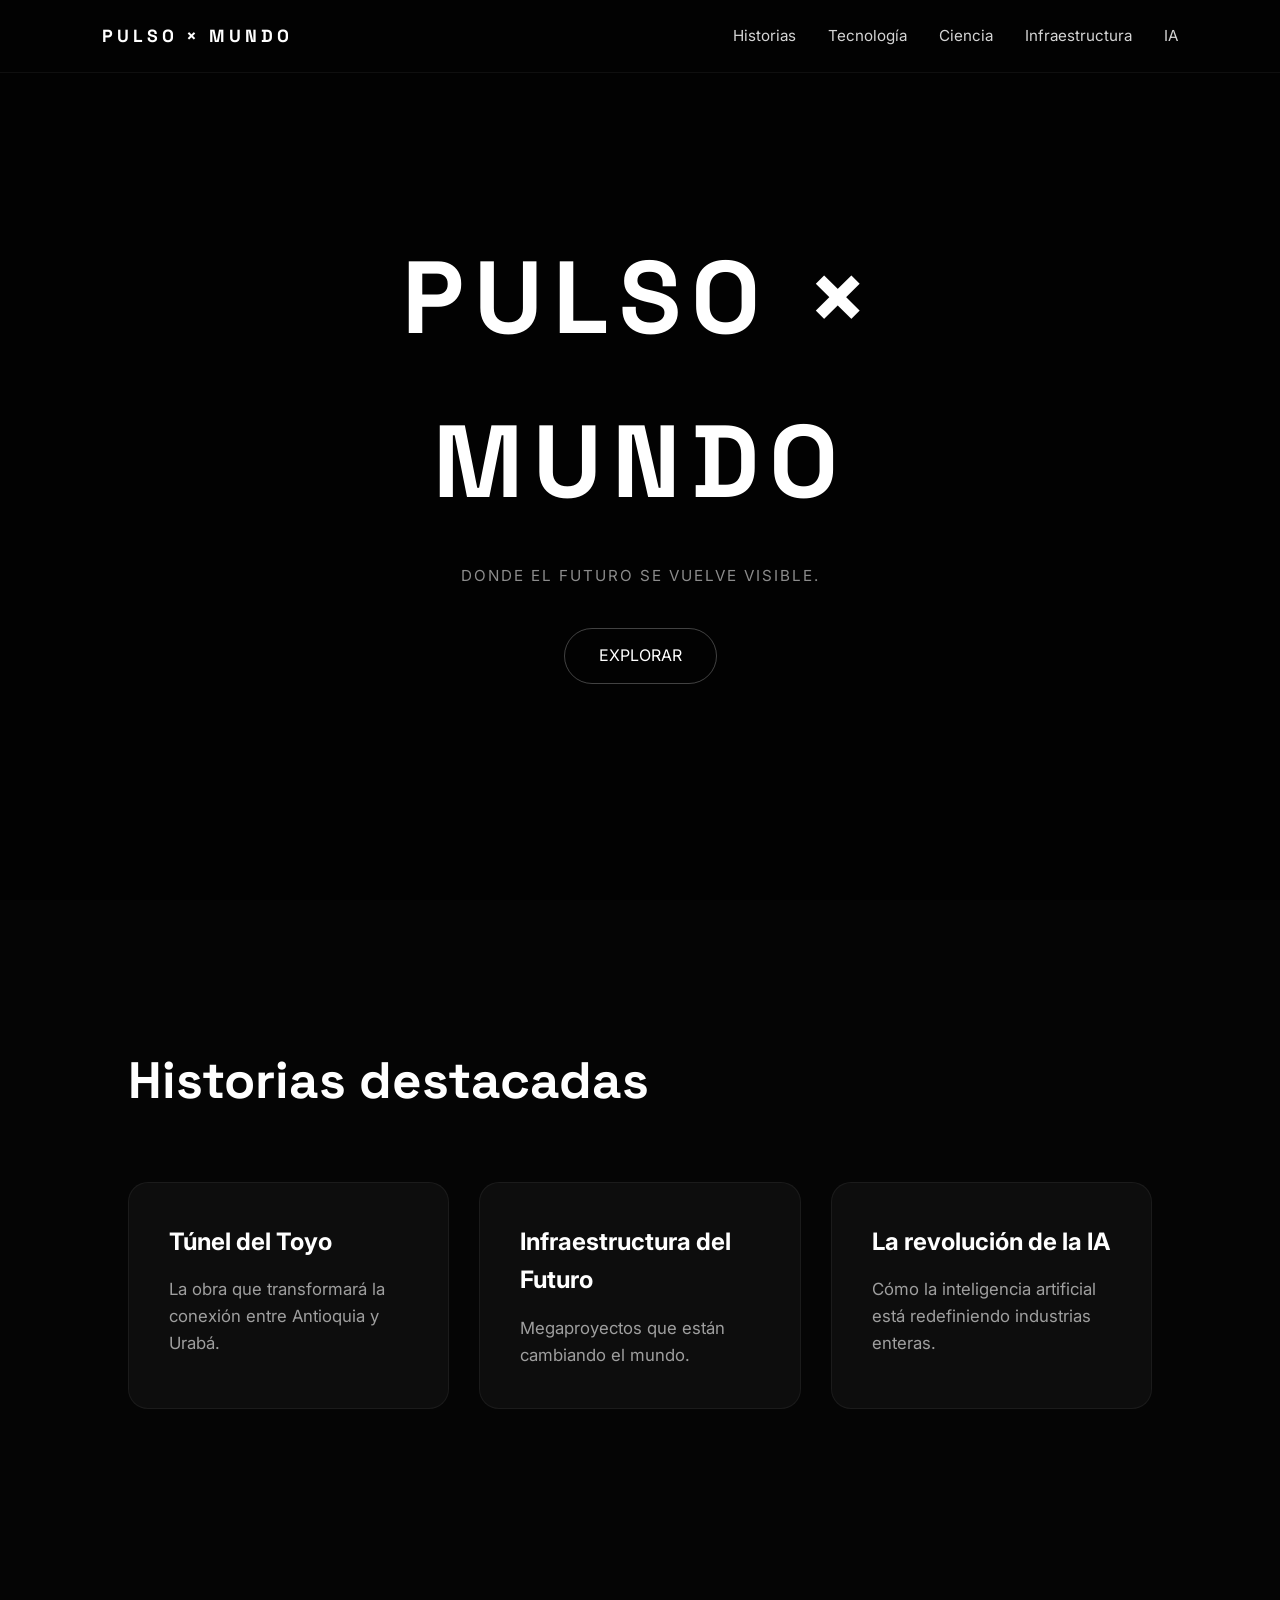
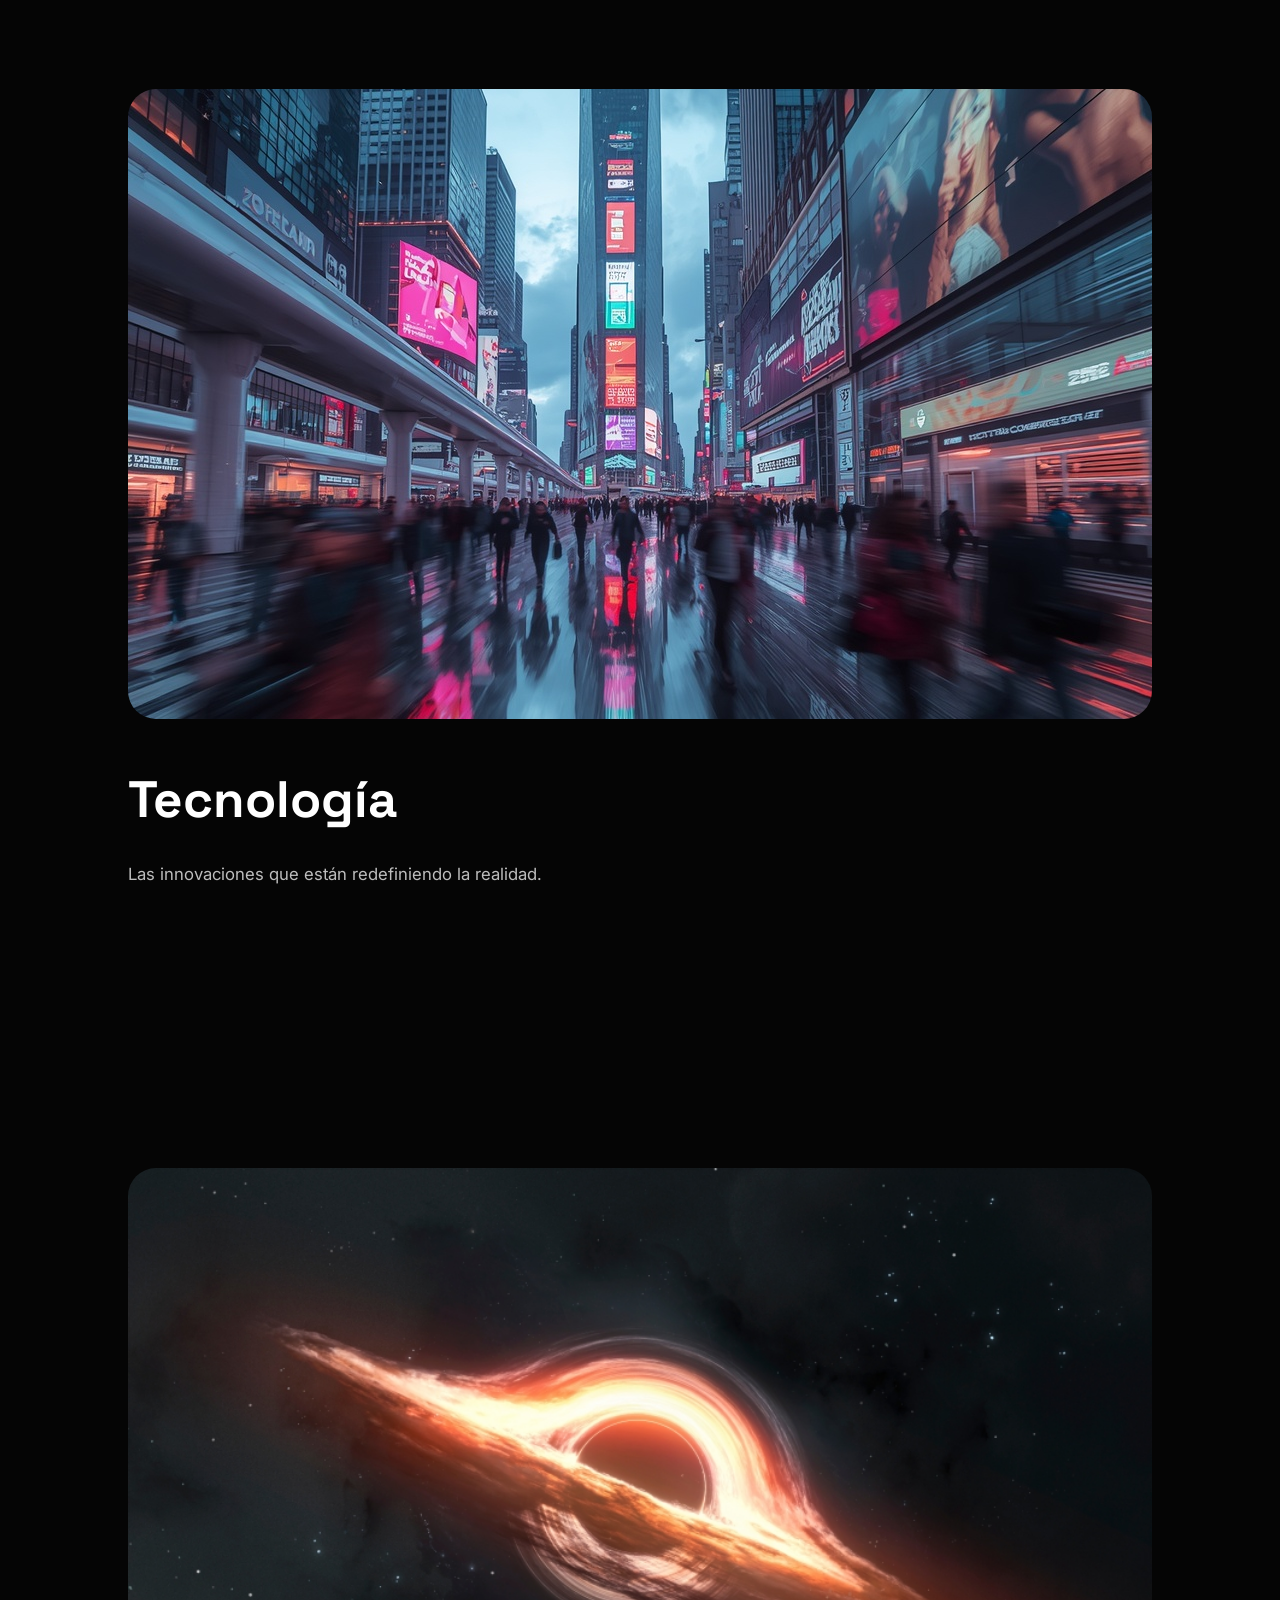
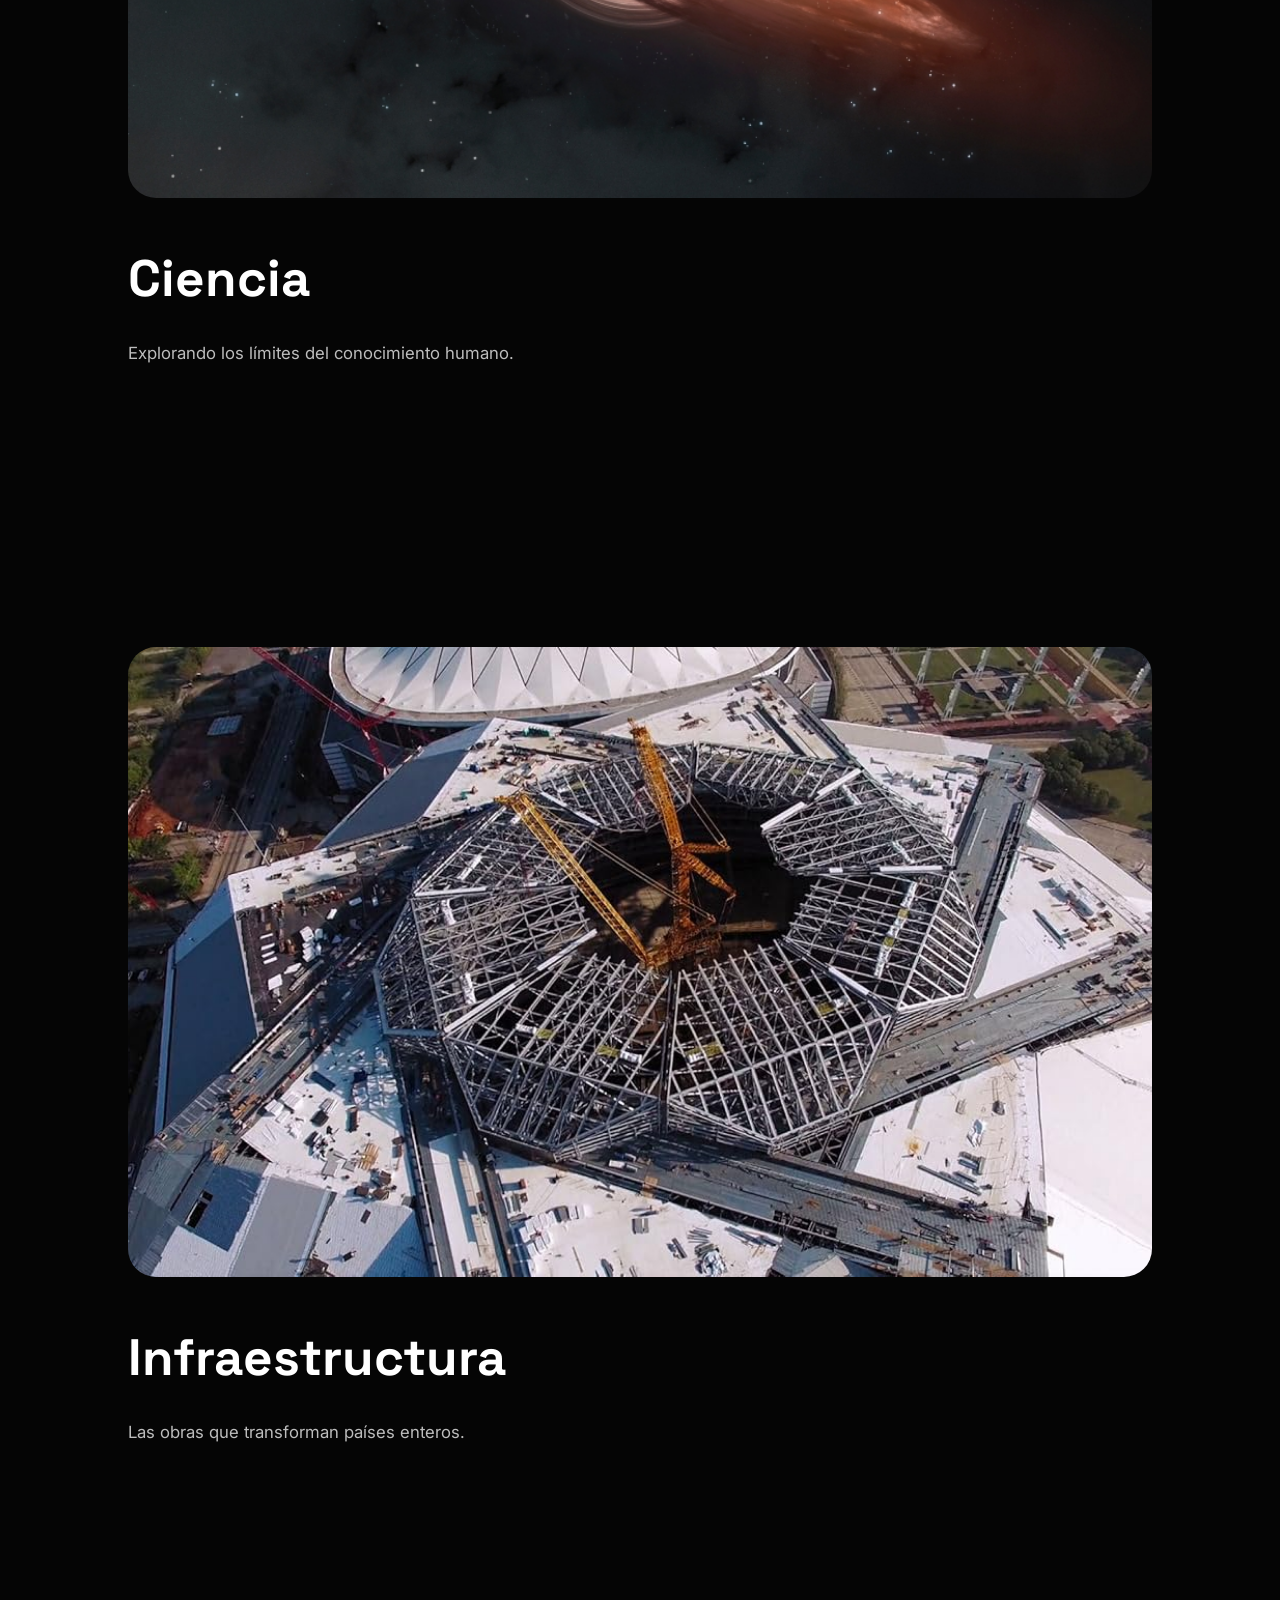
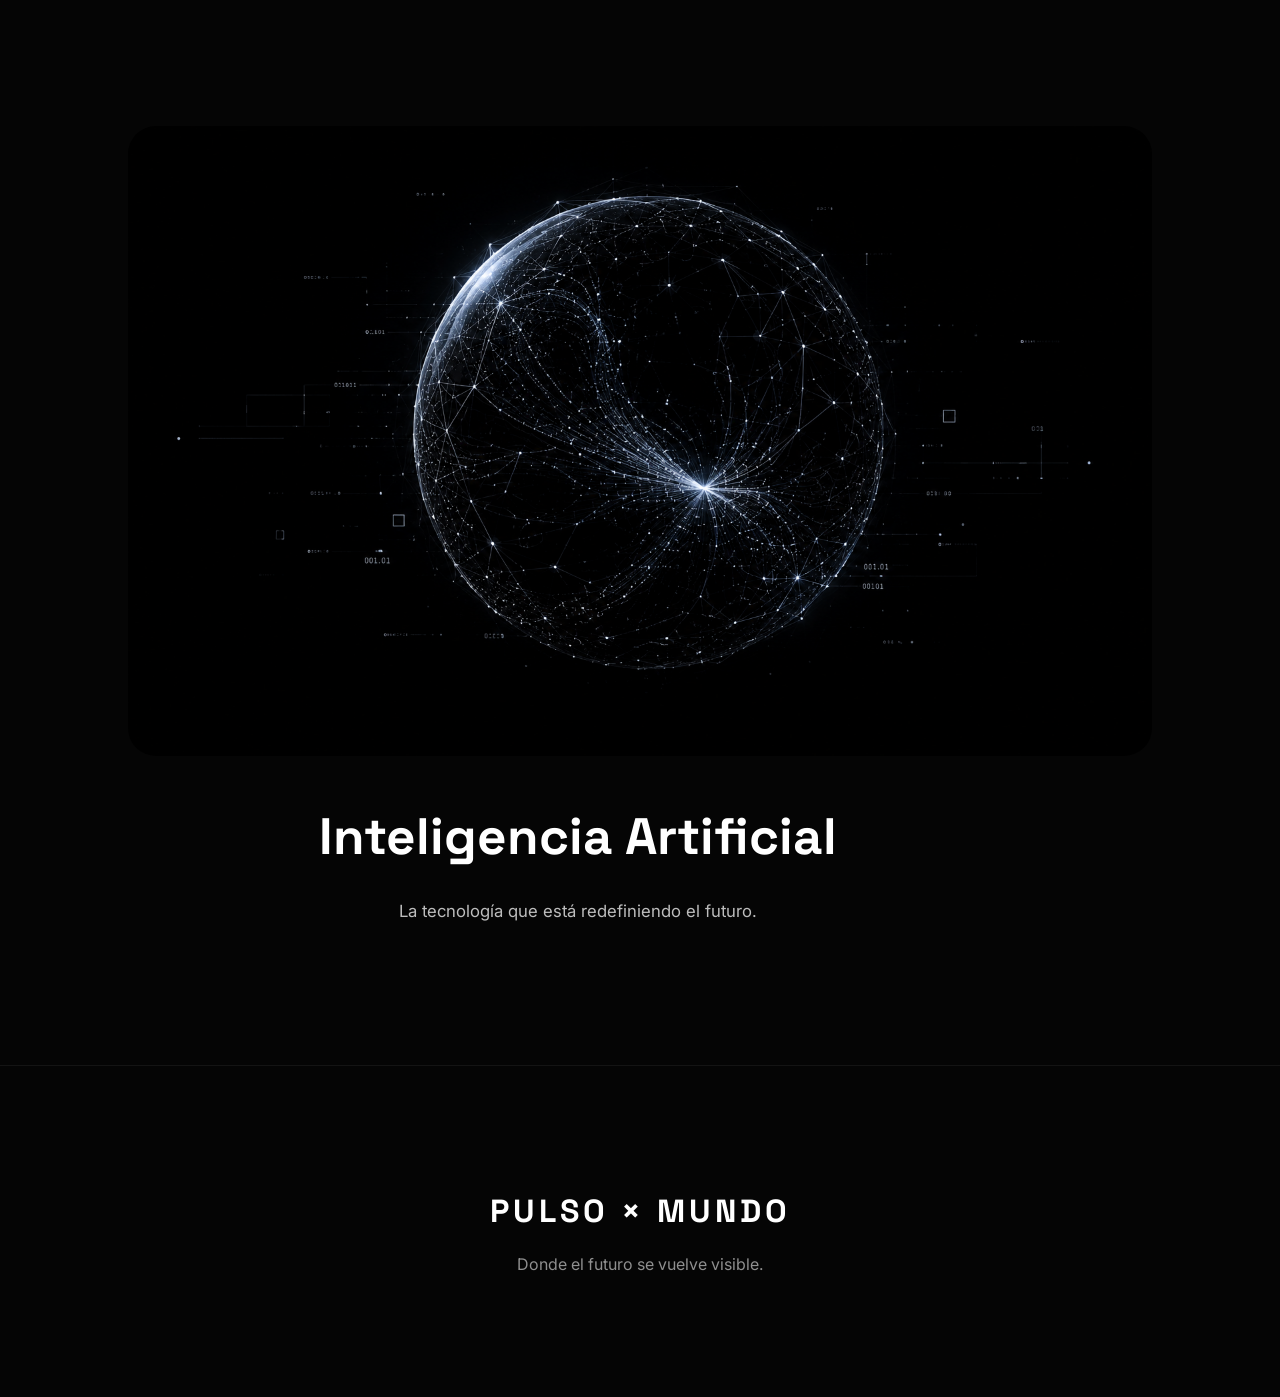
==== commit 0fb93716: "Update index.html" ====
--- a/index.html
+++ b/index.html
@@ -250,7 +250,9 @@
 ========================== -->
 
 <section id="ia">
-
+<div class="section-image">
+    <img src="images/ia.jpg" alt="Inteligencia Artificial">
+</div>
 <div class="section-content">
 
 <h2>
--- a/styles.css
+++ b/styles.css
@@ -0,0 +1,369 @@
+/* ==================================
+   PULSOMUNDO 1.0
+   SPACE X + APPLE + EDITORIAL
+================================== */
+
+@import url('https://fonts.googleapis.com/css2?family=Inter:wght@300;400;500;600;700;800&family=Space+Grotesk:wght@400;500;700&display=swap');
+
+/* ==================================
+   RESET
+================================== */
+
+*{
+margin:0;
+padding:0;
+box-sizing:border-box;
+}
+
+html{
+scroll-behavior:smooth;
+}
+
+body{
+background:#050505;
+color:#ffffff;
+font-family:'Inter',sans-serif;
+overflow-x:hidden;
+line-height:1.6;
+}
+
+/* ==================================
+   SCROLLBAR
+================================== */
+
+::-webkit-scrollbar{
+width:8px;
+}
+
+::-webkit-scrollbar-track{
+background:#050505;
+}
+
+::-webkit-scrollbar-thumb{
+background:#1f1f1f;
+border-radius:10px;
+}
+
+::-webkit-scrollbar-thumb:hover{
+background:#3a3a3a;
+}
+
+/* ==================================
+   NAVBAR
+================================== */
+
+nav{
+position:fixed;
+top:0;
+left:0;
+width:100%;
+z-index:999;
+display:flex;
+justify-content:space-between;
+align-items:center;
+padding:22px 8%;
+background:rgba(5,5,5,.55);
+backdrop-filter:blur(18px);
+border-bottom:1px solid rgba(255,255,255,.05);
+}
+
+.logo{
+font-family:'Space Grotesk',sans-serif;
+font-size:1.1rem;
+font-weight:700;
+letter-spacing:4px;
+}
+
+.nav-links{
+display:flex;
+gap:32px;
+}
+
+.nav-links a{
+text-decoration:none;
+color:#d4d4d4;
+font-size:.95rem;
+transition:.3s;
+}
+
+.nav-links a:hover{
+color:#ffffff;
+}
+
+/* ==================================
+   HERO
+================================== */
+
+.hero{
+position:relative;
+height:100vh;
+width:100%;
+overflow:hidden;
+display:flex;
+align-items:center;
+justify-content:center;
+text-align:center;
+}
+
+.hero-video{
+position:absolute;
+top:0;
+left:0;
+width:100%;
+height:100%;
+object-fit:cover;
+}
+
+.hero-overlay{
+position:absolute;
+top:0;
+left:0;
+width:100%;
+height:100%;
+background:rgba(0,0,0,.60);
+}
+
+.hero-content{
+position:relative;
+z-index:5;
+max-width:900px;
+padding:20px;
+}
+
+.hero-content h1{
+font-family:'Space Grotesk',sans-serif;
+font-size:clamp(3rem,8vw,7rem);
+letter-spacing:10px;
+margin-bottom:20px;
+text-transform:uppercase;
+}
+
+.hero-content p{
+font-size:1.2rem;
+color:#d6d6d6;
+margin-bottom:20px;
+}
+
+.hero-content p:last-of-type{
+font-size:.95rem;
+letter-spacing:2px;
+text-transform:uppercase;
+color:#8c8c8c;
+}
+
+.explore-button{
+display:inline-block;
+margin-top:20px;
+padding:14px 34px;
+border:1px solid rgba(255,255,255,.25);
+text-decoration:none;
+color:white;
+border-radius:999px;
+transition:.35s;
+}
+
+.explore-button:hover{
+background:white;
+color:black;
+transform:translateY(-2px);
+}
+
+/* ==================================
+   SECTIONS
+================================== */
+
+section{
+padding:140px 10%;
+}
+
+section h2{
+font-family:'Space Grotesk',sans-serif;
+font-size:clamp(2rem,4vw,4rem);
+margin-bottom:20px;
+}
+
+section p{
+color:#bdbdbd;
+font-size:1.05rem;
+max-width:700px;
+}
+
+/* ==================================
+   HISTORIAS DESTACADAS
+================================== */
+
+#historias h2{
+margin-bottom:60px;
+}
+
+.stories-grid{
+display:grid;
+grid-template-columns:repeat(3,1fr);
+gap:30px;
+}
+
+.story-card{
+background:#0d0d0d;
+padding:40px;
+border:1px solid rgba(255,255,255,.06);
+border-radius:20px;
+transition:.35s;
+cursor:pointer;
+}
+
+.story-card:hover{
+transform:translateY(-8px);
+border-color:rgba(255,255,255,.15);
+}
+
+.story-card h3{
+font-size:1.5rem;
+margin-bottom:15px;
+}
+
+.story-card p{
+color:#9f9f9f;
+}
+
+/* ==================================
+   SECCIONES VISUALES
+================================== */
+
+.section-image{
+margin-bottom:40px;
+overflow:hidden;
+border-radius:28px;
+}
+
+.section-image img{
+width:100%;
+height:70vh;
+object-fit:cover;
+display:block;
+transition:transform 1s ease;
+}
+
+.section-image:hover img{
+transform:scale(1.04);
+}
+
+.section-content{
+max-width:900px;
+}
+
+/* ==================================
+   IA
+================================== */
+
+#ia{
+text-align:center;
+}
+
+#ia p{
+margin:auto;
+}
+
+/* ==================================
+   FOOTER
+================================== */
+
+footer{
+padding:120px 10%;
+text-align:center;
+border-top:1px solid rgba(255,255,255,.06);
+}
+
+footer h2{
+font-family:'Space Grotesk',sans-serif;
+font-size:2rem;
+margin-bottom:15px;
+letter-spacing:4px;
+}
+
+footer p{
+color:#8f8f8f;
+}
+
+/* ==================================
+   ANIMACIONES
+================================== */
+
+.hero-content{
+animation:fadeHero 1.4s ease;
+}
+
+@keyframes fadeHero{
+
+from{
+opacity:0;
+transform:translateY(40px);
+}
+
+to{
+opacity:1;
+transform:translateY(0);
+}
+
+}
+
+/* ==================================
+   TABLET
+================================== */
+
+@media(max-width:1024px){
+
+.stories-grid{
+grid-template-columns:1fr;
+}
+
+.nav-links{
+gap:18px;
+}
+
+.hero-content h1{
+letter-spacing:6px;
+}
+
+}
+
+/* ==================================
+   MOBILE
+================================== */
+
+@media(max-width:768px){
+
+nav{
+padding:18px 6%;
+}
+
+.nav-links{
+display:none;
+}
+
+.hero-content h1{
+font-size:3rem;
+letter-spacing:4px;
+}
+
+.hero-content p{
+font-size:1rem;
+}
+
+section{
+padding:100px 8%;
+}
+
+.section-image img{
+height:50vh;
+}
+
+.story-card{
+padding:30px;
+}
+
+.explore-button{
+width:100%;
+max-width:250px;
+}
+
+}
